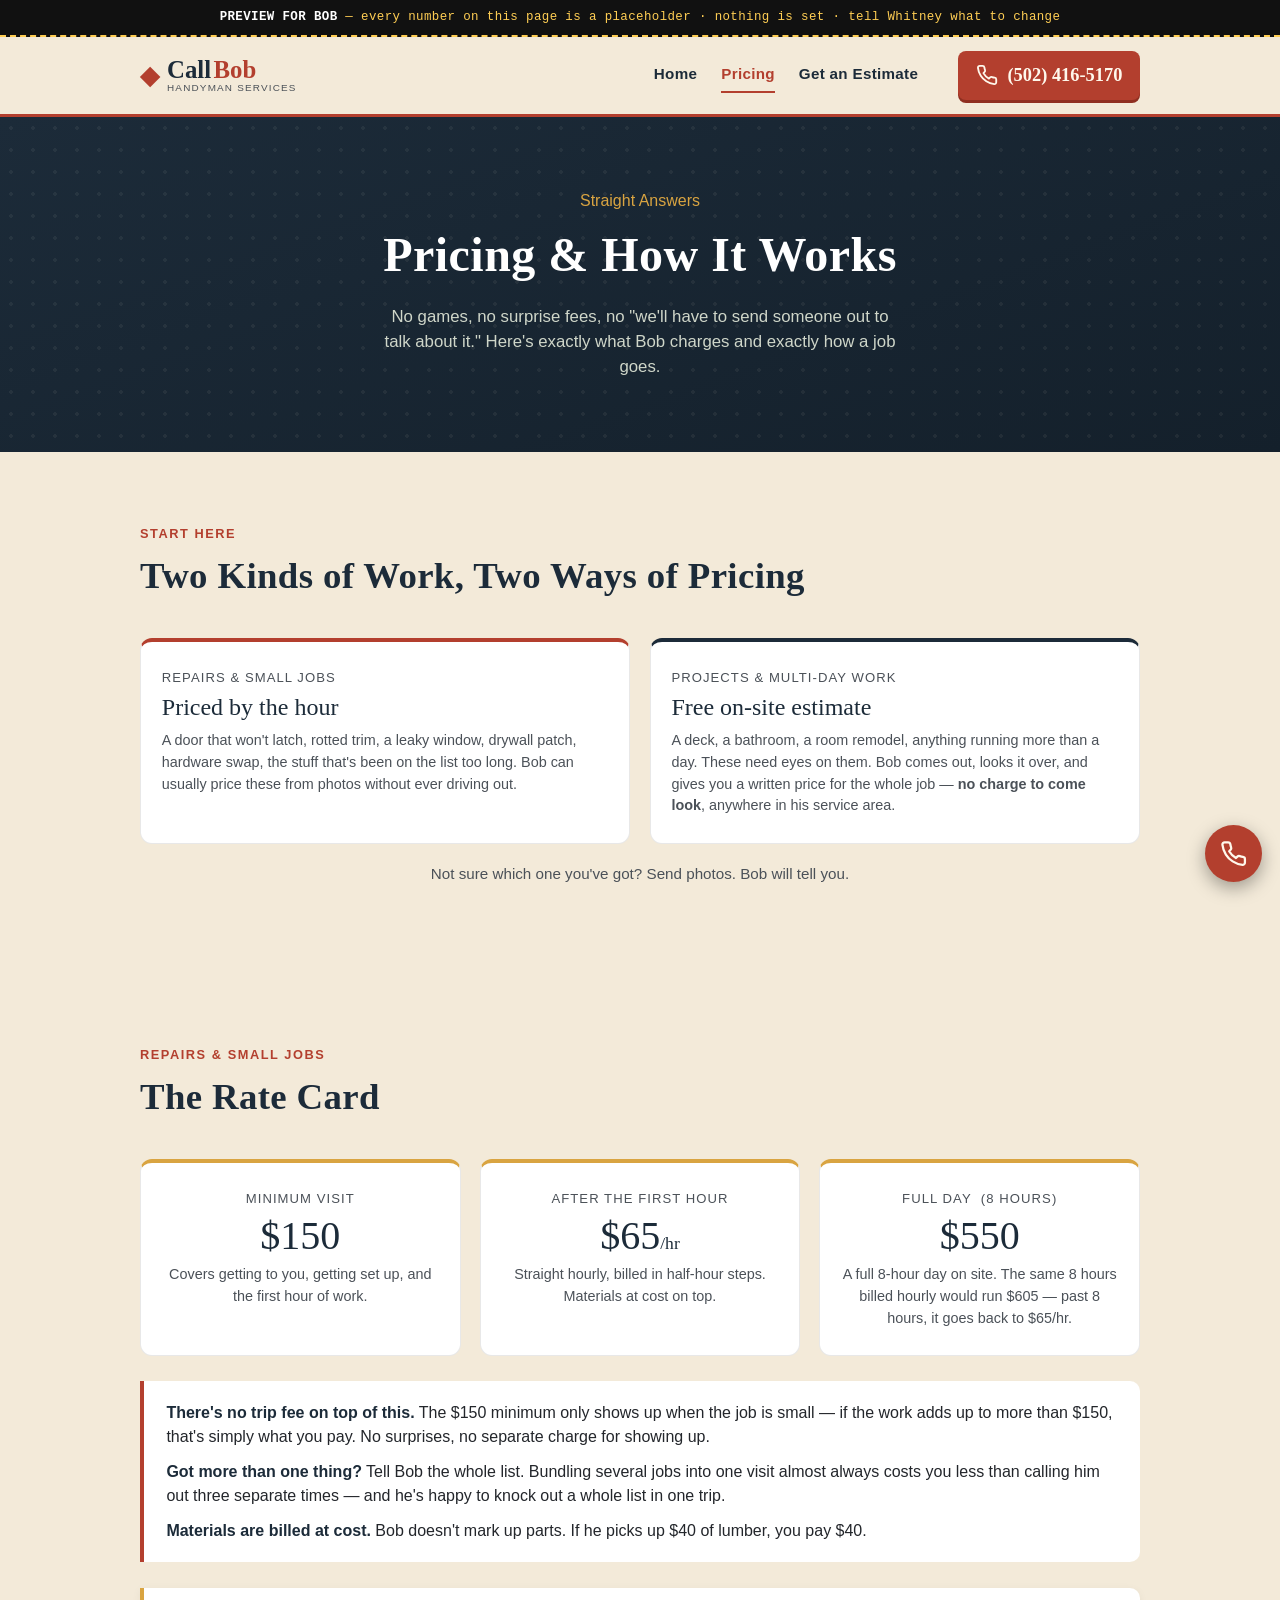
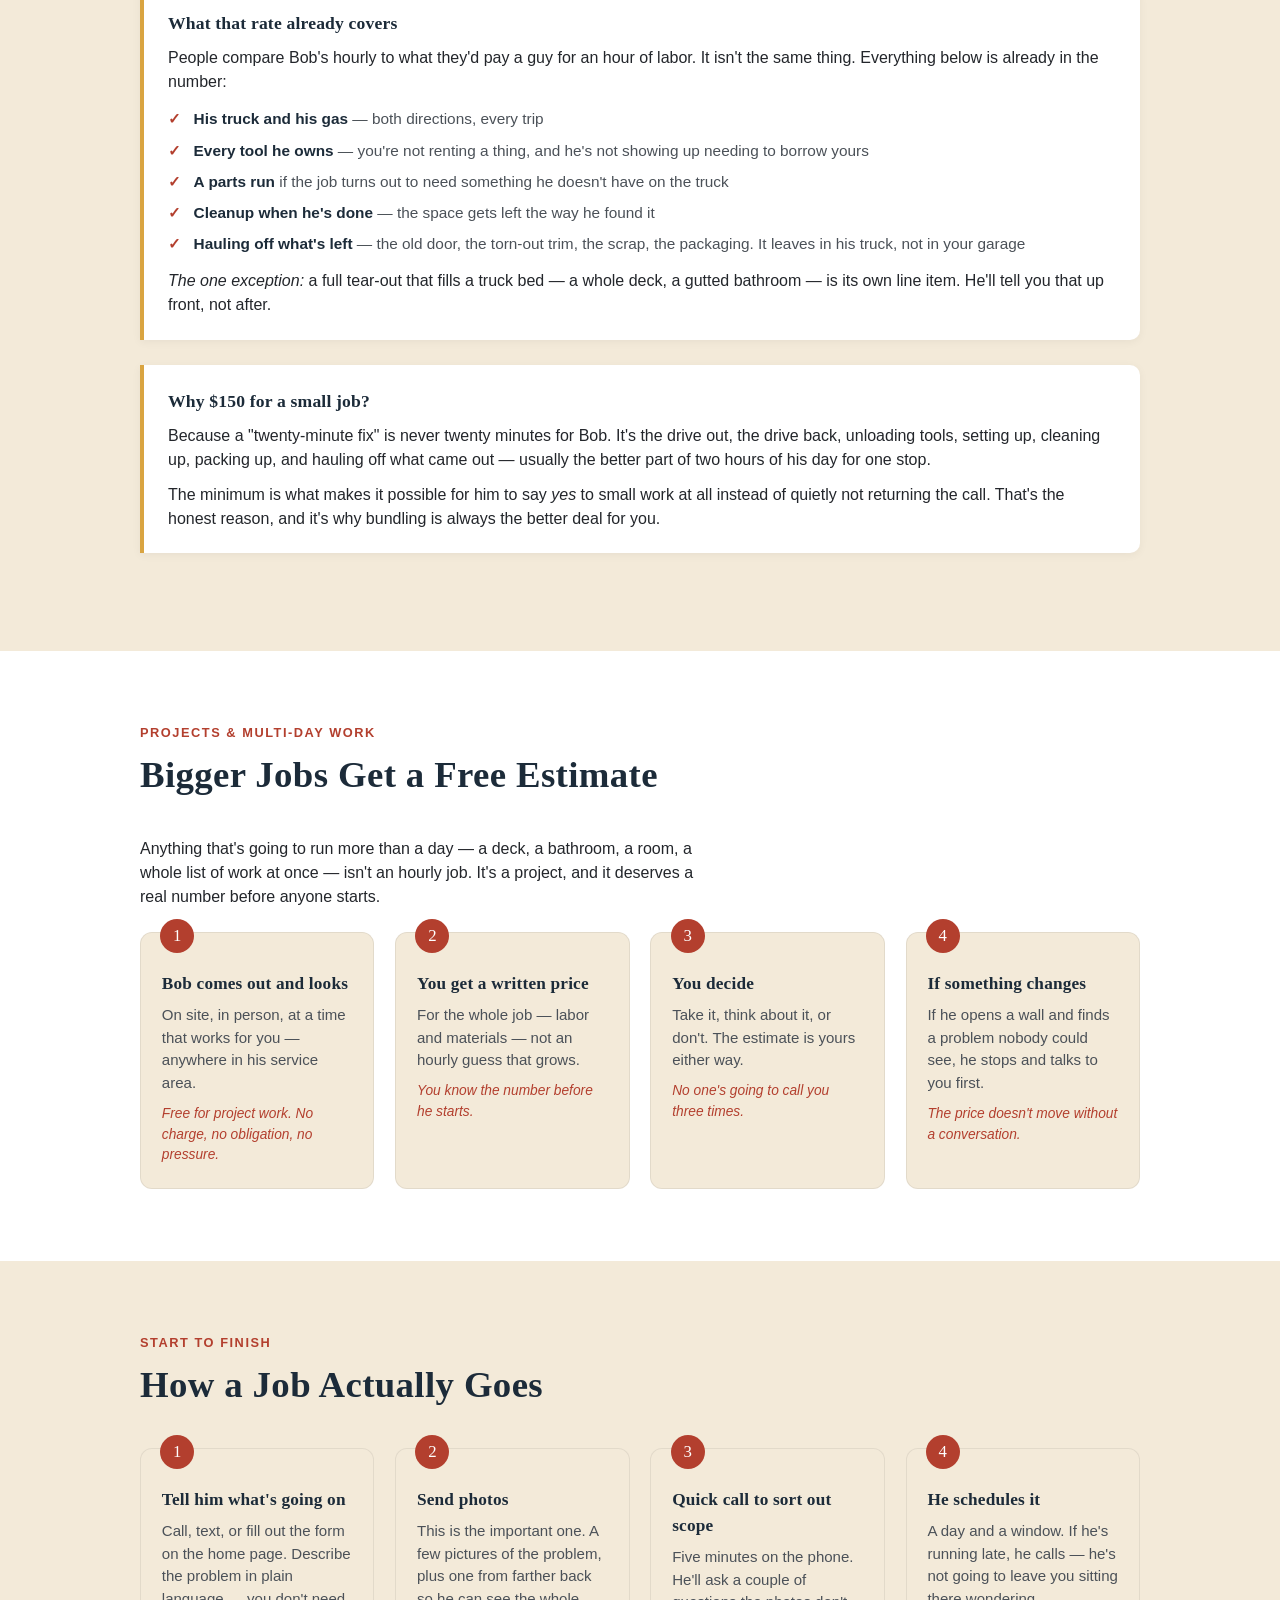
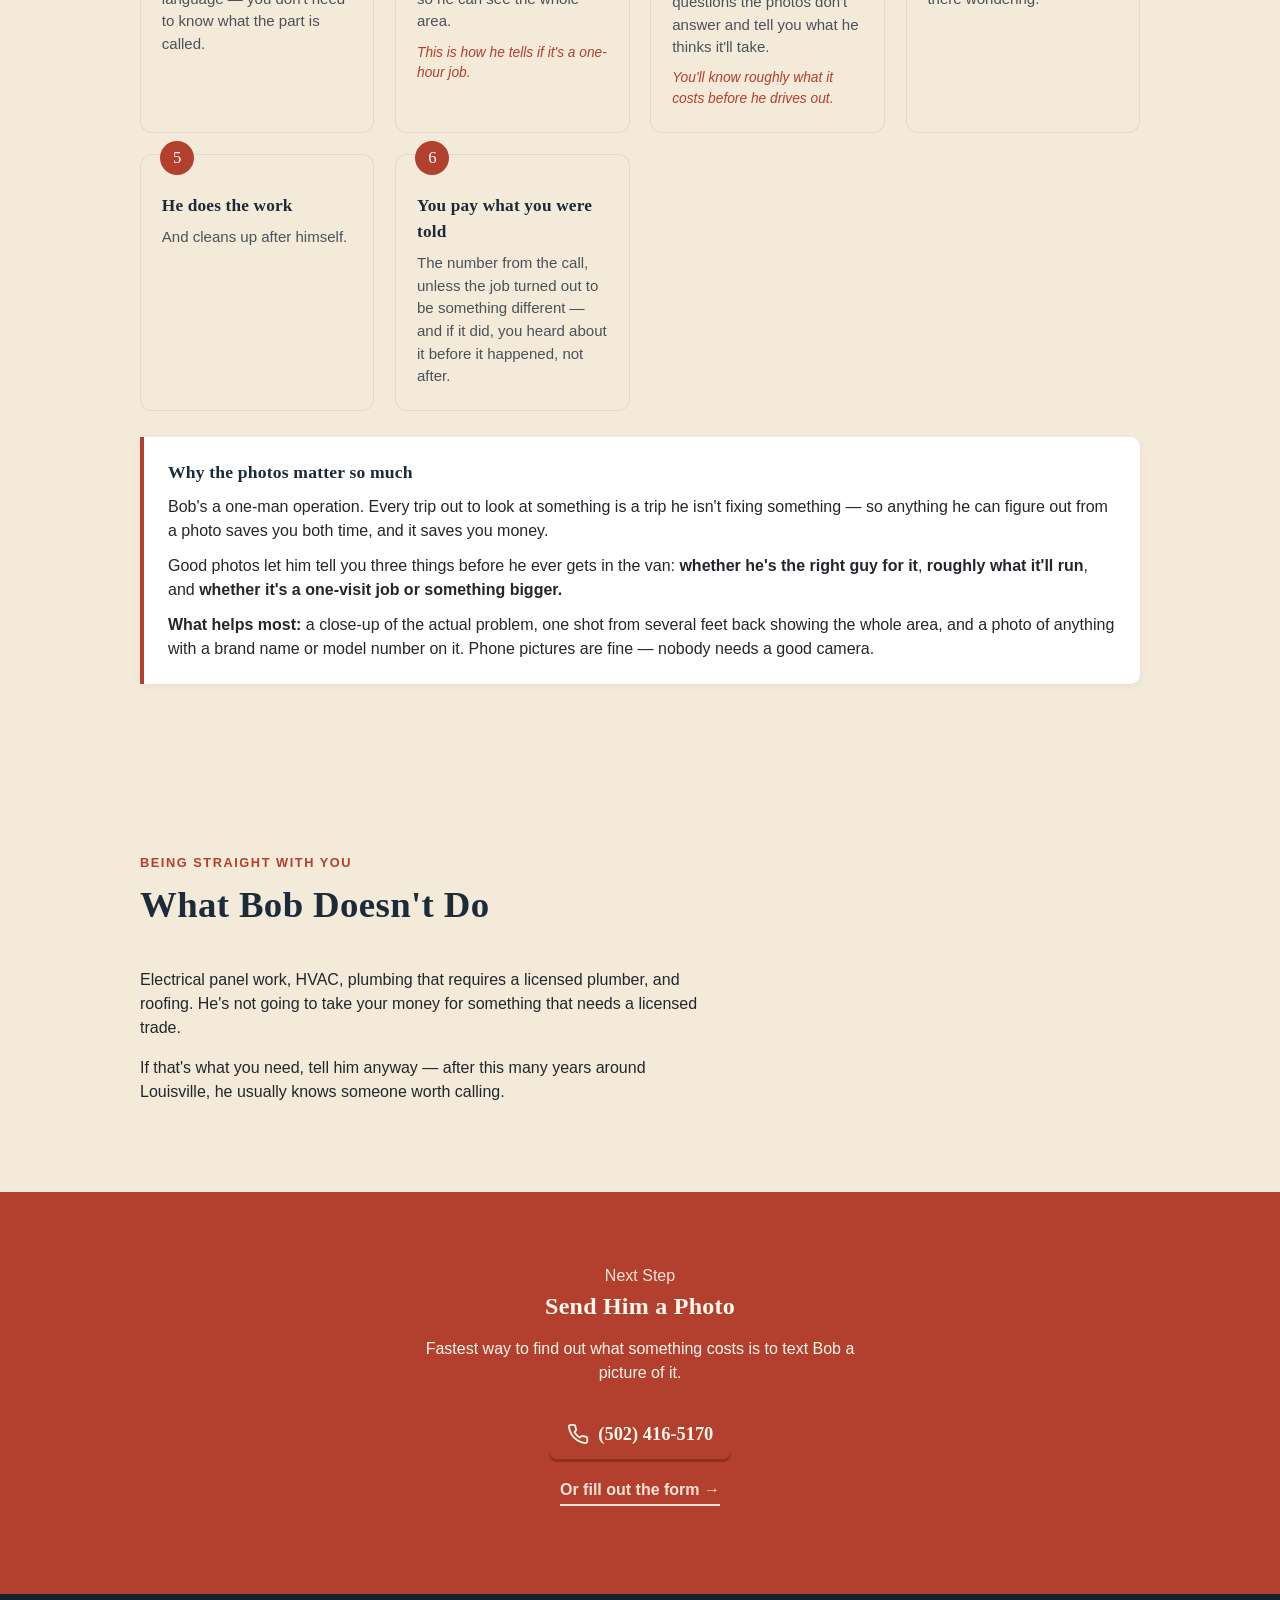
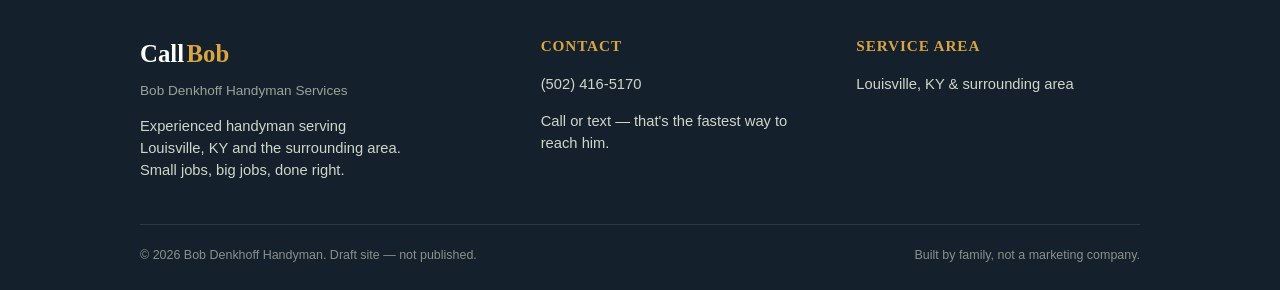
==== pricing.html @ 40a0b31c "Sync current site: form removed, draft markers cleaned, adds styles.css/pricing.html/photos" ====
<!DOCTYPE html>
<html lang="en">
<head>
<meta charset="utf-8">
<meta name="viewport" content="width=device-width, initial-scale=1">
<title>Pricing &amp; How It Works — Bob Denkhoff Handyman Services | Louisville, KY (DRAFT)</title>
<meta name="description" content="What Bob charges and how the process works. Small repairs price off a simple rate card. Bigger projects get a free on-site estimate.">
<link rel="stylesheet" href="styles.css">
</head>
<body>

<div class="draft-ribbon">
  <strong>PREVIEW FOR BOB</strong> — every number on this page is a placeholder · nothing is set · tell Whitney what to change
</div>

<!-- ============ HEADER ============ -->
<header class="site">
  <div class="site-header-inner">
    <div class="brand">
      <span class="mark">&#9670;</span>
      <span class="brand-text">
        <span class="brand-wordmark"><a href="index.html" style="text-decoration:none;color:inherit;"><span class="call">Call</span><span class="bob">Bob</span></a></span>
        <span class="brand-sub">Handyman Services</span>
      </span>
    </div>
    <nav class="site-nav">
      <a href="index.html">Home</a>
      <a href="pricing.html" aria-current="page">Pricing</a>
      <a href="index.html#estimate">Get an Estimate</a>
    </nav>
    <a class="call-cta" href="tel:5024165170">
      <svg viewBox="0 0 24 24" fill="none" stroke="currentColor" stroke-width="2" stroke-linecap="round" stroke-linejoin="round"><path d="M22 16.92v3a2 2 0 0 1-2.18 2 19.79 19.79 0 0 1-8.63-3.07 19.5 19.5 0 0 1-6-6 19.79 19.79 0 0 1-3.07-8.67A2 2 0 0 1 4.11 2h3a2 2 0 0 1 2 1.72c.127.96.362 1.903.7 2.81a2 2 0 0 1-.45 2.11L8.09 9.91a16 16 0 0 0 6 6l1.27-1.27a2 2 0 0 1 2.11-.45c.907.338 1.85.573 2.81.7A2 2 0 0 1 22 16.92z"/></svg>
      (502) 416-5170
    </a>
  </div>
</header>

<!-- ============ PAGE HERO ============ -->
<section class="page-hero">
  <div class="wrap">
    <span class="kicker">Straight Answers</span>
    <h1>Pricing &amp; How It Works</h1>
    <p>No games, no surprise fees, no "we'll have to send someone out to talk about it." Here's exactly what Bob charges and exactly how a job goes.</p>
  </div>
</section>

<!-- ============ THE TWO TRACKS ============ -->
<section>
  <div class="wrap">
    <div class="section-head">
      <div>
        <span class="kicker">Start Here</span>
        <h2>Two Kinds of Work, Two Ways of Pricing</h2>
      </div>
    </div>

    <div class="price-grid" style="margin-bottom:0.6rem;">
      <div class="price-tile" style="text-align:left; border-top-color: var(--rust);">
        <div class="price-label">Repairs &amp; Small Jobs</div>
        <div class="price-num" style="font-size:1.5rem; margin-bottom:0.7rem;">Priced by the hour</div>
        <p class="price-sub">A door that won't latch, rotted trim, a leaky window, drywall patch, hardware swap, the stuff that's been on the list too long. Bob can usually price these from photos without ever driving out.</p>
      </div>
      <div class="price-tile" style="text-align:left; border-top-color: var(--navy);">
        <div class="price-label">Projects &amp; Multi-Day Work</div>
        <div class="price-num" style="font-size:1.5rem; margin-bottom:0.7rem;">Free on-site estimate</div>
        <p class="price-sub">A deck, a bathroom, a room remodel, anything running more than a day. These need eyes on them. Bob comes out, looks it over, and gives you a written price for the whole job — <strong>no charge to come look</strong>, anywhere in his service area.</p>
      </div>
    </div>
    <p style="text-align:center; color:var(--ink-soft); font-size:0.95rem; margin-top:1.2rem;">Not sure which one you've got? Send photos. Bob will tell you.</p>
  </div>
</section>

<!-- ============ RATE CARD ============ -->
<section class="pricing-section" id="rates">
  <div class="wrap">
    <div class="section-head">
      <div>
        <span class="kicker">Repairs &amp; Small Jobs</span>
        <h2>The Rate Card</h2>
      </div>
    </div>

    <div class="price-grid">
      <div class="price-tile">
        <div class="price-label">Minimum Visit</div>
        <div class="price-num">$150</div>
        <p class="price-sub">Covers getting to you, getting set up, and the first hour of work.</p>
      </div>
      <div class="price-tile">
        <div class="price-label">After the First Hour</div>
        <div class="price-num">$65<span style="font-size:1.1rem;">/hr</span></div>
        <p class="price-sub">Straight hourly, billed in half-hour steps. Materials at cost on top.</p>
      </div>
      <div class="price-tile">
        <div class="price-label">Full Day &nbsp;(8 hours)</div>
        <div class="price-num">$550</div>
        <p class="price-sub">A full 8-hour day on site. The same 8 hours billed hourly would run $605 — past 8 hours, it goes back to $65/hr.</p>
      </div>
    </div>

    <div class="price-note">
      <p><strong>There's no trip fee on top of this.</strong> The $150 minimum only shows up when the job is small — if the work adds up to more than $150, that's simply what you pay. No surprises, no separate charge for showing up.</p>
      <p><strong>Got more than one thing?</strong> Tell Bob the whole list. Bundling several jobs into one visit almost always costs you less than calling him out three separate times — and he's happy to knock out a whole list in one trip.</p>
      <p><strong>Materials are billed at cost.</strong> Bob doesn't mark up parts. If he picks up $40 of lumber, you pay $40.</p>
    </div>

    <div class="callout">
      <h3>What that rate already covers</h3>
      <p>People compare Bob's hourly to what they'd pay a guy for an hour of labor. It isn't the same thing. Everything below is already in the number:</p>
      <ul class="rate-includes">
        <li><strong>His truck and his gas</strong> — both directions, every trip</li>
        <li><strong>Every tool he owns</strong> — you're not renting a thing, and he's not showing up needing to borrow yours</li>
        <li><strong>A parts run</strong> if the job turns out to need something he doesn't have on the truck</li>
        <li><strong>Cleanup when he's done</strong> — the space gets left the way he found it</li>
        <li><strong>Hauling off what's left</strong> — the old door, the torn-out trim, the scrap, the packaging. It leaves in his truck, not in your garage</li>
      </ul>
      <p style="margin-top:0.9rem;"><em>The one exception:</em> a full tear-out that fills a truck bed — a whole deck, a gutted bathroom — is its own line item. He'll tell you that up front, not after.</p>
    </div>

    <div class="callout">
      <h3>Why $150 for a small job?</h3>
      <p>Because a "twenty-minute fix" is never twenty minutes for Bob. It's the drive out, the drive back, unloading tools, setting up, cleaning up, packing up, and hauling off what came out — usually the better part of two hours of his day for one stop.</p>
      <p>The minimum is what makes it possible for him to say <em>yes</em> to small work at all instead of quietly not returning the call. That's the honest reason, and it's why bundling is always the better deal for you.</p>
    </div>
  </div>
</section>

<!-- ============ PROJECTS ============ -->
<section class="process-section" id="projects">
  <div class="wrap">
    <div class="section-head">
      <div>
        <span class="kicker">Projects &amp; Multi-Day Work</span>
        <h2>Bigger Jobs Get a Free Estimate</h2>
      </div>
    </div>

    <p style="max-width:64ch; margin-bottom:1.4rem;">Anything that's going to run more than a day — a deck, a bathroom, a room, a whole list of work at once — isn't an hourly job. It's a project, and it deserves a real number before anyone starts.</p>

    <div class="process-grid">
      <div class="process-step">
        <h3>Bob comes out and looks</h3>
        <p>On site, in person, at a time that works for you — anywhere in his service area.</p>
        <span class="why">Free for project work. No charge, no obligation, no pressure.</span>
      </div>
      <div class="process-step">
        <h3>You get a written price</h3>
        <p>For the whole job — labor and materials — not an hourly guess that grows.</p>
        <span class="why">You know the number before he starts.</span>
      </div>
      <div class="process-step">
        <h3>You decide</h3>
        <p>Take it, think about it, or don't. The estimate is yours either way.</p>
        <span class="why">No one's going to call you three times.</span>
      </div>
      <div class="process-step">
        <h3>If something changes</h3>
        <p>If he opens a wall and finds a problem nobody could see, he stops and talks to you first.</p>
        <span class="why">The price doesn't move without a conversation.</span>
      </div>
    </div>
  </div>
</section>

<!-- ============ HOW IT WORKS ============ -->
<section id="how">
  <div class="wrap">
    <div class="section-head">
      <div>
        <span class="kicker">Start to Finish</span>
        <h2>How a Job Actually Goes</h2>
      </div>
    </div>

    <div class="process-grid">
      <div class="process-step">
        <h3>Tell him what's going on</h3>
        <p>Call, text, or fill out the form on the home page. Describe the problem in plain language — you don't need to know what the part is called.</p>
      </div>
      <div class="process-step">
        <h3>Send photos</h3>
        <p>This is the important one. A few pictures of the problem, plus one from farther back so he can see the whole area.</p>
        <span class="why">This is how he tells if it's a one-hour job.</span>
      </div>
      <div class="process-step">
        <h3>Quick call to sort out scope</h3>
        <p>Five minutes on the phone. He'll ask a couple of questions the photos don't answer and tell you what he thinks it'll take.</p>
        <span class="why">You'll know roughly what it costs before he drives out.</span>
      </div>
      <div class="process-step">
        <h3>He schedules it</h3>
        <p>A day and a window. If he's running late, he calls — he's not going to leave you sitting there wondering.</p>
      </div>
      <div class="process-step">
        <h3>He does the work</h3>
        <p>And cleans up after himself.</p>
      </div>
      <div class="process-step">
        <h3>You pay what you were told</h3>
        <p>The number from the call, unless the job turned out to be something different — and if it did, you heard about it before it happened, not after.</p>
      </div>
    </div>

    <div class="callout" style="border-left-color: var(--rust);">
      <h3>Why the photos matter so much</h3>
      <p>Bob's a one-man operation. Every trip out to look at something is a trip he isn't fixing something — so anything he can figure out from a photo saves you both time, and it saves you money.</p>
      <p>Good photos let him tell you three things before he ever gets in the van: <strong>whether he's the right guy for it</strong>, <strong>roughly what it'll run</strong>, and <strong>whether it's a one-visit job or something bigger.</strong></p>
      <p><strong>What helps most:</strong> a close-up of the actual problem, one shot from several feet back showing the whole area, and a photo of anything with a brand name or model number on it. Phone pictures are fine — nobody needs a good camera.</p>
    </div>
  </div>
</section>

<!-- ============ WHAT HE DOESN'T DO ============ -->
<section class="pricing-section">
  <div class="wrap">
    <div class="section-head">
      <div>
        <span class="kicker">Being Straight With You</span>
        <h2>What Bob Doesn't Do</h2>
      </div>
    </div>
    <p style="max-width:64ch;">Electrical panel work, HVAC, plumbing that requires a licensed plumber, and roofing. He's not going to take your money for something that needs a licensed trade.</p>
    <p style="max-width:64ch; margin-top:0.8rem;">If that's what you need, tell him anyway — after this many years around Louisville, he usually knows someone worth calling.</p>
  </div>
</section>

<!-- ============ CTA ============ -->
<section class="estimate-section">
  <div class="wrap" style="text-align:center;">
    <span class="kicker" style="color:#ffe4d8;">Next Step</span>
    <h2 style="margin-bottom:0.8rem;">Send Him a Photo</h2>
    <p style="max-width:52ch; margin:0 auto 1.6rem;">Fastest way to find out what something costs is to text Bob a picture of it.</p>
    <a class="call-cta" href="tel:5024165170">
      <svg viewBox="0 0 24 24" fill="none" stroke="currentColor" stroke-width="2" stroke-linecap="round" stroke-linejoin="round"><path d="M22 16.92v3a2 2 0 0 1-2.18 2 19.79 19.79 0 0 1-8.63-3.07 19.5 19.5 0 0 1-6-6 19.79 19.79 0 0 1-3.07-8.67A2 2 0 0 1 4.11 2h3a2 2 0 0 1 2 1.72c.127.96.362 1.903.7 2.81a2 2 0 0 1-.45 2.11L8.09 9.91a16 16 0 0 0 6 6l1.27-1.27a2 2 0 0 1 2.11-.45c.907.338 1.85.573 2.81.7A2 2 0 0 1 22 16.92z"/></svg>
      (502) 416-5170
    </a>
    <p style="margin-top:1.2rem;"><a href="index.html#estimate" class="link-more" style="color:#ffe4d8; border-bottom-color:#ffe4d8;">Or fill out the form &rarr;</a></p>
  </div>
</section>

<!-- ============ FOOTER ============ -->
<footer class="site">
  <div class="wrap">
    <div class="footer-grid">
      <div>
        <div class="brand">
          <span class="brand-wordmark"><span class="call">Call</span><span class="bob">Bob</span></span>
        </div>
        <p class="footer-fullname">Bob Denkhoff Handyman Services</p>
        <p style="margin-top:0.8rem; max-width:32ch;">Experienced handyman serving Louisville, KY and the surrounding area. Small jobs, big jobs, done right.</p>
      </div>
      <div>
        <h4>Contact</h4>
        <p><a href="tel:5024165170">(502) 416-5170</a></p>
        <p style="margin-top:0.4rem;">Call or text — that's the fastest way to reach him.</p>
      </div>
      <div>
        <h4>Service Area</h4>
        <!-- ASSUMPTION: exact drive radius not yet confirmed with Bob -->
        <p>Louisville, KY &amp; surrounding area</p>
      </div>
    </div>
    <div class="foot-bottom">
      <span>&copy; 2026 Bob Denkhoff Handyman. Draft site — not published.</span>
      <span>Built by family, not a marketing company.</span>
    </div>
  </div>
</footer>

<a class="floating-call" href="tel:5024165170" aria-label="Call Bob now">
  <svg viewBox="0 0 24 24" fill="none" stroke="currentColor" stroke-width="2" stroke-linecap="round" stroke-linejoin="round"><path d="M22 16.92v3a2 2 0 0 1-2.18 2 19.79 19.79 0 0 1-8.63-3.07 19.5 19.5 0 0 1-6-6 19.79 19.79 0 0 1-3.07-8.67A2 2 0 0 1 4.11 2h3a2 2 0 0 1 2 1.72c.127.96.362 1.903.7 2.81a2 2 0 0 1-.45 2.11L8.09 9.91a16 16 0 0 0 6 6l1.27-1.27a2 2 0 0 1 2.11-.45c.907.338 1.85.573 2.81.7A2 2 0 0 1 22 16.92z"/></svg>
</a>

</body>
</html>
---- styles.css ----
:root {
    --cream: #f3ead9;
    --cream-deep: #e9ddc4;
    --navy: #1c2b39;
    --navy-deep: #14202b;
    --rust: #b33f2e;
    --rust-deep: #8f2f21;
    --gold: #d9a441;
    --gold-deep: #b9822a;
    --ink: #23262b;
    --ink-soft: #4b5158;
    --line: rgba(28,43,57,0.16);
    --paper-line: rgba(28,43,57,0.08);
  }

  * { box-sizing: border-box; }
  html { scroll-behavior: smooth; }
  body {
    margin: 0;
    background: var(--cream);
    color: var(--ink);
    font-family: "Trebuchet MS", "Segoe UI", Calibri, Verdana, sans-serif;
    line-height: 1.5;
    overflow-x: hidden;
  }
  h1, h2, h3, .display {
    font-family: Rockwell, "Roboto Slab", Georgia, "Times New Roman", serif;
    font-weight: 700;
    letter-spacing: 0.01em;
    margin: 0;
  }
  a { color: inherit; }
  img, svg { max-width: 100%; display: block; }
  .wrap {
    max-width: 1080px;
    margin: 0 auto;
    padding: 0 clamp(1.25rem, 4vw, 2.5rem);
  }
  .badge {
    display: inline-block;
    font-family: "Trebuchet MS", sans-serif;
    font-weight: bold;
    font-size: 0.72rem;
    letter-spacing: 0.08em;
    text-transform: uppercase;
    padding: 0.3rem 0.7rem;
    border-radius: 999px;
  }
  .badge--draft {
    background: repeating-linear-gradient(135deg, #fff3c4, #fff3c4 8px, #ffe38a 8px, #ffe38a 16px);
    color: #6b4c00;
    border: 1px solid #d9a441;
  }
  .badge--sample {
    background: #eee;
    color: #666;
    border: 1px dashed #999;
  }

  /* ---------- Internal draft ribbon (wrapper, not brand) ---------- */
  .draft-ribbon {
    background: #111;
    color: #ffce54;
    font-family: "Courier New", monospace;
    font-size: 0.78rem;
    text-align: center;
    padding: 0.5rem 1rem;
    letter-spacing: 0.03em;
    border-bottom: 2px dashed #ffce54;
  }
  .draft-ribbon strong { color: #fff; }

  /* ---------- Header ---------- */
  header.site {
    position: sticky;
    top: 0;
    z-index: 50;
    background: var(--cream);
    border-bottom: 3px solid var(--rust);
  }
  .site-header-inner {
    display: flex;
    align-items: center;
    justify-content: space-between;
    gap: 1rem;
    padding: 0.9rem clamp(1.25rem, 4vw, 2.5rem);
    max-width: 1080px;
    margin: 0 auto;
  }
  .brand {
    font-family: Rockwell, Georgia, serif;
    font-weight: 700;
    font-size: clamp(1.15rem, 2.4vw, 1.55rem);
    color: var(--navy);
    display: flex;
    align-items: center;
    gap: 0.5rem;
  }
  .brand span.mark { color: var(--rust); }
  .brand-text { display: flex; flex-direction: column; line-height: 1.05; }
  .brand-wordmark { font-family: Rockwell, Georgia, serif; font-weight: 700; }
  .brand-wordmark .call { color: var(--navy); }
  .brand-wordmark .bob { color: var(--rust); margin-left: 0.15rem; }
  .brand-sub {
    font-family: "Trebuchet MS", sans-serif;
    font-weight: 400;
    font-size: 0.62rem;
    letter-spacing: 0.12em;
    text-transform: uppercase;
    color: var(--ink-soft);
  }
  .brand .placeholder-inline {
    background: #fff3c4;
    border: 1px dashed var(--gold-deep);
    border-radius: 4px;
    padding: 0 0.35rem;
    font-size: 0.7em;
    color: #6b4c00;
    font-family: "Courier New", monospace;
    letter-spacing: 0;
  }
  .call-cta {
    display: inline-flex;
    align-items: center;
    gap: 0.6rem;
    background: var(--rust);
    color: #fff8ec;
    text-decoration: none;
    font-family: Rockwell, Georgia, serif;
    font-weight: 700;
    padding: 0.65rem 1.1rem;
    border-radius: 8px;
    font-size: clamp(0.95rem, 1.6vw, 1.15rem);
    box-shadow: 0 3px 0 var(--rust-deep);
    transition: transform 0.15s ease;
    white-space: nowrap;
  }
  .call-cta:hover { transform: translateY(-2px); }
  .call-cta svg { width: 1.2em; height: 1.2em; flex-shrink: 0; }

  /* ---------- Hero ---------- */
  .hero {
    position: relative;
    background:
      radial-gradient(circle, rgba(243,234,217,0.12) 1.6px, transparent 1.6px) 0 0/22px 22px,
      linear-gradient(160deg, var(--navy) 0%, var(--navy-deep) 100%);
    color: var(--cream);
    padding: clamp(3rem, 8vw, 5.5rem) 0 clamp(3.5rem, 9vw, 6rem);
    overflow: hidden;
  }
  .hero::after {
    content: "";
    position: absolute;
    right: -10%;
    bottom: -30%;
    width: 60%;
    aspect-ratio: 1;
    background: radial-gradient(circle, rgba(217,164,65,0.18), transparent 70%);
    pointer-events: none;
  }
  .hero-grid {
    position: relative;
    z-index: 1;
    display: grid;
    grid-template-columns: 1.15fr 0.85fr;
    gap: clamp(2rem, 5vw, 3.5rem);
    align-items: center;
  }
  @media (max-width: 860px) {
    .hero-grid { grid-template-columns: 1fr; }
  }
  .eyebrow {
    font-family: "Trebuchet MS", sans-serif;
    text-transform: uppercase;
    letter-spacing: 0.14em;
    font-size: 0.85rem;
    color: var(--gold);
    font-weight: bold;
  }
  .hero h1 {
    font-size: clamp(2.1rem, 5vw, 3.3rem);
    line-height: 1.08;
    margin: 0.5rem 0 1rem;
  }
  .hero h1 .placeholder-inline {
    background: rgba(255,255,255,0.12);
    border: 1px dashed var(--gold);
    border-radius: 6px;
    padding: 0 0.4rem;
    color: var(--gold);
    font-family: "Courier New", monospace;
    font-size: 0.55em;
    vertical-align: middle;
  }
  .hero-callbob { color: var(--gold); }
  .hero-byline {
    font-family: "Trebuchet MS", sans-serif;
    font-size: 0.95rem;
    color: #b9c0b0;
    margin: 0 0 1.1rem;
    letter-spacing: 0.02em;
  }
  .hero-byline .placeholder-inline {
    background: rgba(255,255,255,0.12);
    border: 1px dashed var(--gold);
    border-radius: 5px;
    padding: 0 0.4rem;
    color: var(--gold);
    font-family: "Courier New", monospace;
    font-size: 0.85em;
  }
  .hero p.sub {
    font-size: clamp(1.05rem, 1.6vw, 1.25rem);
    color: #d9ddd1;
    max-width: 46ch;
    margin-bottom: 1.8rem;
  }
  .hero-ctas { display: flex; flex-wrap: wrap; gap: 0.9rem; align-items: center; }
  .btn-gold {
    background: var(--gold);
    color: #2b1d00;
    font-family: Rockwell, Georgia, serif;
    font-weight: 700;
    text-decoration: none;
    padding: 0.95rem 1.5rem;
    border-radius: 10px;
    font-size: 1.15rem;
    box-shadow: 0 4px 0 var(--gold-deep);
    display: inline-flex;
    align-items: center;
    gap: 0.6rem;
  }
  .btn-gold:hover { transform: translateY(-2px); }
  .btn-gold svg { width: 1.3em; height: 1.3em; }
  .hero-phone-huge {
    font-family: Rockwell, Georgia, serif;
    font-size: clamp(1.6rem, 3vw, 2.1rem);
    color: #fff;
    text-decoration: none;
    letter-spacing: 0.01em;
  }
  .hero-phone-huge .placeholder-inline {
    background: rgba(255,255,255,0.12);
    border: 1px dashed var(--gold);
    border-radius: 6px;
    padding: 0.05rem 0.5rem;
    color: var(--gold);
    font-family: "Courier New", monospace;
  }
  .trust-inline {
    margin-top: 1.6rem;
    display: flex;
    flex-wrap: wrap;
    gap: 0.5rem 1.4rem;
    font-size: 0.92rem;
    color: #cfd6c8;
  }
  .trust-inline span { display: inline-flex; align-items: center; gap: 0.4rem; }
  .trust-inline svg { width: 1em; height: 1em; color: var(--gold); }

  .hero-photo-card {
    background: rgba(255,255,255,0.06);
    border: 2px dashed rgba(217,164,65,0.55);
    border-radius: 16px;
    padding: 2.2rem 1.2rem;
    text-align: center;
    color: #cfd6c8;
  }
  .hero-photo-card .icon-wrap {
    width: 4rem; height: 4rem; margin: 0 auto 1rem;
    border-radius: 50%;
    background: rgba(217,164,65,0.15);
    display: flex; align-items: center; justify-content: center;
  }
  .hero-photo-card .icon-wrap svg { width: 2rem; height: 2rem; color: var(--gold); }
  .hero-photo-card strong { display: block; color: #fff; margin-bottom: 0.3rem; font-family: Rockwell, Georgia, serif; }

  /* ---------- Trust strip ---------- */
  .trust-strip {
    background: var(--cream-deep);
    border-bottom: 1px solid var(--paper-line);
  }
  .trust-strip-inner {
    display: grid;
    grid-template-columns: repeat(4, 1fr);
    gap: 1.5rem;
    padding: 2.2rem 0;
  }
  @media (max-width: 760px) {
    .trust-strip-inner { grid-template-columns: repeat(2, 1fr); }
  }
  .trust-item { text-align: center; }
  .trust-item .icon-wrap {
    width: 3rem; height: 3rem; margin: 0 auto 0.6rem;
    border-radius: 50%;
    background: rgba(179,63,46,0.1);
    display: flex; align-items: center; justify-content: center;
  }
  .trust-item svg { width: 1.6rem; height: 1.6rem; color: var(--rust); }
  .trust-item .label {
    font-family: Rockwell, Georgia, serif;
    font-weight: 700;
    font-size: 0.98rem;
    color: var(--navy);
  }
  .trust-item .sub { font-size: 0.82rem; color: var(--ink-soft); }

  /* ---------- Values row (added 2026-07-28, per Whitney) ---------- */
  .values-grid {
    display: grid;
    grid-template-columns: repeat(4, 1fr);
    gap: 1.6rem;
    margin: 0 0 2.2rem;
  }
  @media (max-width: 760px) {
    .values-grid { grid-template-columns: repeat(2, 1fr); }
  }
  .values-note {
    max-width: 44rem;
    margin: 0 auto 2.9rem;
    text-align: center;
    font-size: 1.04rem;
    line-height: 1.65;
    color: var(--ink-soft);
    border-top: 1px solid var(--line);
    border-bottom: 1px solid var(--line);
    padding: 1.15rem 0;
  }
  .values-note strong { color: var(--navy); }
  .subhead {
    font-family: Rockwell, Georgia, serif;
    font-size: 1.18rem;
    color: var(--navy);
    text-align: center;
    margin: 0 0 1.3rem;
  }

  /* ---------- Section shell ---------- */
  section { padding: clamp(3rem, 7vw, 4.5rem) 0; }
  .section-head {
    display: flex;
    align-items: flex-end;
    justify-content: space-between;
    flex-wrap: wrap;
    gap: 0.8rem;
    margin-bottom: 2.2rem;
  }
  .section-head h2 {
    font-size: clamp(1.7rem, 3.5vw, 2.3rem);
    color: var(--navy);
  }
  .section-head .kicker {
    text-transform: uppercase;
    letter-spacing: 0.12em;
    font-size: 0.8rem;
    color: var(--rust);
    font-weight: bold;
    display: block;
    margin-bottom: 0.3rem;
  }

  /* ---------- Services ---------- */
  .services-grid {
    display: grid;
    grid-template-columns: repeat(auto-fit, minmax(220px, 1fr));
    gap: 1.3rem;
  }
  .service-card {
    background: #fffaf0;
    border: 1px solid var(--paper-line);
    border-top: 4px solid var(--rust);
    border-radius: 10px;
    padding: 1.6rem 1.4rem;
    box-shadow: 0 6px 18px rgba(28,43,57,0.06);
  }
  .service-card .icon-wrap {
    width: 3rem; height: 3rem; margin-bottom: 0.9rem;
    border-radius: 10px;
    background: rgba(28,43,57,0.06);
    display: flex; align-items: center; justify-content: center;
  }
  .service-card svg { width: 1.7rem; height: 1.7rem; color: var(--navy); }
  .service-card h3 { font-size: 1.15rem; color: var(--navy); margin-bottom: 0.4rem; }
  .service-card p { margin: 0; color: var(--ink-soft); font-size: 0.94rem; }

  /* ---------- Recent Work gallery ---------- */
  .gallery-section {
    background:
      radial-gradient(circle, rgba(243,234,217,0.06) 1.6px, transparent 1.6px) 0 0/22px 22px,
      linear-gradient(160deg, var(--navy) 0%, var(--navy-deep) 100%);
    color: var(--cream);
  }
  .gallery-section .section-head h2 { color: #fff; }
  .gallery-section .kicker { color: var(--gold); }
  .gallery-grid {
    display: grid;
    grid-template-columns: repeat(auto-fit, minmax(240px, 1fr));
    gap: 1.4rem;
  }
  .photo-frame {
    border: 2px dashed rgba(217,164,65,0.6);
    border-radius: 12px;
    aspect-ratio: 4 / 5;
    display: flex;
    flex-direction: column;
    align-items: center;
    justify-content: center;
    text-align: center;
    padding: 1.4rem;
    background: rgba(255,255,255,0.04);
    gap: 0.7rem;
  }
  .photo-frame .icon-wrap svg { width: 2.1rem; height: 2.1rem; color: var(--gold); }
  .photo-frame strong { font-family: Rockwell, Georgia, serif; color: #fff; font-size: 0.98rem; }
  .photo-frame span.note { font-size: 0.82rem; color: #b9c0b0; max-width: 26ch; }

  /* Real photo card — same footprint as .photo-frame, image fills it */
  .photo-card {
    position: relative;
    border-radius: 12px;
    aspect-ratio: 4 / 5;
    overflow: hidden;
    border: 2px solid rgba(217,164,65,0.6);
    background: #0d1a13;
  }
  .photo-card img {
    width: 100%; height: 100%;
    object-fit: cover;
    object-position: center center;
    display: block;
  }
  .photo-card figcaption {
    position: absolute; left: 0; right: 0; bottom: 0;
    padding: 1.1rem 1rem 0.8rem;
    background: linear-gradient(to top, rgba(0,0,0,0.82) 0%, rgba(0,0,0,0.55) 55%, transparent 100%);
    font-family: Rockwell, Georgia, serif;
    color: #fff;
    font-size: 0.98rem;
    line-height: 1.3;
  }
  .photo-card figcaption span {
    display: block;
    font-family: inherit;
    font-size: 0.8rem;
    color: var(--gold);
    letter-spacing: 0.04em;
    text-transform: uppercase;
    margin-top: 0.25rem;
  }

  /* ---------- Pricing ---------- */
  .pricing-section { background: var(--cream, #f7f2e7); }
  .price-grid {
    display: grid;
    grid-template-columns: repeat(auto-fit, minmax(220px, 1fr));
    gap: 1.2rem;
    margin-bottom: 1.6rem;
  }
  .price-tile {
    background: #fff;
    border: 1px solid rgba(0,0,0,0.09);
    border-top: 4px solid var(--gold);
    border-radius: 12px;
    padding: 1.6rem 1.3rem;
    text-align: center;
  }
  .price-tile .price-label {
    font-size: 0.82rem; letter-spacing: 0.08em; text-transform: uppercase;
    color: var(--ink-soft); margin-bottom: 0.5rem;
  }
  .price-tile .price-num {
    font-family: Rockwell, Georgia, serif;
    font-size: 2.5rem; line-height: 1; color: var(--navy); margin-bottom: 0.5rem;
  }
  .price-tile .price-sub { font-size: 0.9rem; color: var(--ink-soft); margin: 0; }
  .price-note {
    background: #fff; border-left: 4px solid var(--rust);
    border-radius: 0 10px 10px 0; padding: 1.2rem 1.4rem; margin-bottom: 1rem;
  }
  .price-note p { margin: 0 0 0.7rem; }
  .price-note p:last-child { margin-bottom: 0; }
  .price-note strong { color: var(--navy); }
  .price-excl {
    font-size: 0.92rem; color: var(--ink-soft);
    padding: 1rem 0 0; border-top: 1px solid rgba(0,0,0,0.1);
  }

  /* ---------- Why Bob ---------- */
  .about-grid {
    display: grid;
    grid-template-columns: 0.85fr 1.15fr;
    gap: clamp(2rem, 5vw, 3rem);
    align-items: center;
  }
  @media (max-width: 820px) { .about-grid { grid-template-columns: 1fr; } }
  .photo-placeholder {
    aspect-ratio: 1;
    border-radius: 16px;
    border: 2px dashed var(--rust);
    background: repeating-linear-gradient(135deg, #fff, #fff 10px, #f4e9d6 10px, #f4e9d6 20px);
    display: flex; flex-direction: column; align-items: center; justify-content: center;
    text-align: center; padding: 1.5rem; gap: 0.6rem;
  }
  .photo-placeholder .icon-wrap svg { width: 2.4rem; height: 2.4rem; color: var(--rust); }
  .photo-placeholder strong { font-family: Rockwell, Georgia, serif; color: var(--navy); }
  .photo-placeholder span { font-size: 0.85rem; color: var(--ink-soft); max-width: 22ch; }
  .about-copy h2 { color: var(--navy); margin-bottom: 1rem; }
  .about-copy p { color: var(--ink-soft); margin: 0 0 1rem; font-size: 1.02rem; }
  .about-list { list-style: none; margin: 1.4rem 0 0; padding: 0; display: grid; gap: 0.7rem; }
  .about-list li { display: flex; gap: 0.6rem; align-items: flex-start; font-size: 0.98rem; color: var(--ink); }
  .about-list svg { width: 1.2rem; height: 1.2rem; color: var(--rust); flex-shrink: 0; margin-top: 0.15rem; }

  /* ---------- Testimonials ---------- */
  .testimonials-section { background: var(--cream-deep); }
  .testimonial-grid {
    display: grid;
    grid-template-columns: repeat(auto-fit, minmax(260px, 1fr));
    gap: 1.4rem;
  }
  .t-card {
    position: relative;
    background: #fffaf0;
    border: 1px dashed #9a9a9a;
    border-radius: 10px;
    padding: 1.6rem 1.4rem 1.3rem;
    overflow: hidden;
  }
  .t-card::before {
    content: "SAMPLE";
    position: absolute;
    top: 0.8rem;
    right: -2.1rem;
    transform: rotate(35deg);
    background: #999;
    color: #fff;
    font-family: "Trebuchet MS", sans-serif;
    font-size: 0.62rem;
    font-weight: bold;
    letter-spacing: 0.1em;
    padding: 0.2rem 2.4rem;
  }
  .t-stars { color: var(--gold-deep); font-size: 1rem; letter-spacing: 0.1em; margin-bottom: 0.6rem; }
  .t-quote { color: #666; font-style: italic; font-size: 0.96rem; margin: 0 0 0.9rem; }
  .t-name { font-size: 0.85rem; color: #888; font-weight: bold; }
  .testimonials-note {
    margin-top: 1.6rem;
    text-align: center;
    color: var(--ink-soft);
    font-size: 0.9rem;
  }

  /* ---------- Estimate form (visual placeholder only) ---------- */
  .estimate-section { background: var(--rust); color: #fff8ec; position: relative; }
  .estimate-grid {
    display: grid;
    grid-template-columns: 1fr 1fr;
    gap: clamp(2rem, 5vw, 3rem);
    align-items: start;
  }
  @media (max-width: 820px) { .estimate-grid { grid-template-columns: 1fr; } }
  .estimate-copy h2 { color: #fff; }
  .estimate-copy p { color: #ffe4d8; max-width: 42ch; }
  .estimate-copy .call-cta { margin-top: 1rem; background: var(--navy); box-shadow: 0 3px 0 var(--navy-deep); }
  .form-card {
    background: #fff8ec;
    border-radius: 14px;
    padding: 1.6rem;
    color: var(--ink);
    box-shadow: 0 12px 30px rgba(0,0,0,0.2);
    position: relative;
  }
  .form-card .form-draft-tag {
    position: absolute;
    top: -0.7rem;
    left: 1.2rem;
  }
  .form-card label {
    display: block;
    font-size: 0.85rem;
    font-weight: bold;
    color: var(--navy);
    margin: 0.9rem 0 0.3rem;
  }
  .form-card label:first-of-type { margin-top: 0.4rem; }
  .form-card input, .form-card textarea {
    width: 100%;
    padding: 0.65rem 0.8rem;
    border: 1px solid #cbb98f;
    border-radius: 7px;
    background: #fdf6e8;
    font-family: inherit;
    font-size: 0.95rem;
    color: #999;
  }
  .form-card textarea { resize: none; height: 4.2rem; }
  .form-card .disabled-submit {
    margin-top: 1.2rem;
    width: 100%;
    padding: 0.8rem;
    background: #ccc;
    color: #666;
    border: none;
    border-radius: 8px;
    font-family: Rockwell, Georgia, serif;
    font-weight: 700;
    font-size: 1rem;
    cursor: not-allowed;
  }
  .form-note {
    font-size: 0.8rem;
    color: #8a7a55;
    margin-top: 0.7rem;
    text-align: center;
  }

  /* ---------- Footer ---------- */
  footer.site {
    background: var(--navy-deep);
    color: #cfd6c8;
    padding: 2.6rem 0 1.6rem;
  }
  .footer-grid {
    display: grid;
    grid-template-columns: 1.3fr 1fr 1fr;
    gap: 2rem;
    padding-bottom: 1.8rem;
    border-bottom: 1px solid rgba(255,255,255,0.1);
  }
  @media (max-width: 700px) { .footer-grid { grid-template-columns: 1fr; } }
  footer .brand { color: #fff; }
  footer .brand-wordmark .call { color: #fff; }
  footer .brand-wordmark .bob { color: var(--gold); }
  footer .brand-sub { color: #8a9186; }
  .footer-fullname {
    margin-top: 0.5rem;
    font-size: 0.85rem;
    color: #9aa39a;
  }
  footer h4 {
    font-family: Rockwell, Georgia, serif;
    color: var(--gold);
    font-size: 0.95rem;
    margin: 0 0 0.7rem;
    text-transform: uppercase;
    letter-spacing: 0.06em;
  }
  footer p, footer a { font-size: 0.92rem; color: #cfd6c8; text-decoration: none; }
  footer .foot-bottom {
    padding-top: 1.3rem;
    display: flex;
    justify-content: space-between;
    flex-wrap: wrap;
    gap: 0.6rem;
    font-size: 0.78rem;
    color: #8a9186;
  }
  .placeholder-inline-dark {
    background: rgba(217,164,65,0.15);
    border: 1px dashed var(--gold);
    border-radius: 5px;
    padding: 0 0.4rem;
    color: var(--gold);
    font-family: "Courier New", monospace;
  }

  /* ---------- Floating call button ---------- */
  .floating-call {
    position: fixed;
    right: 1.1rem;
    bottom: 1.1rem;
    z-index: 60;
    background: var(--rust);
    color: #fff8ec;
    border-radius: 999px;
    width: 3.6rem;
    height: 3.6rem;
    display: flex;
    align-items: center;
    justify-content: center;
    box-shadow: 0 6px 18px rgba(0,0,0,0.35);
    text-decoration: none;
    animation: pulse-ring 2.4s ease-out infinite;
  }
  .floating-call svg { width: 1.7rem; height: 1.7rem; }
  @keyframes pulse-ring {
    0% { box-shadow: 0 0 0 0 rgba(179,63,46,0.55), 0 6px 18px rgba(0,0,0,0.35); }
    70% { box-shadow: 0 0 0 14px rgba(179,63,46,0), 0 6px 18px rgba(0,0,0,0.35); }
    100% { box-shadow: 0 0 0 0 rgba(179,63,46,0), 0 6px 18px rgba(0,0,0,0.35); }
  }

  @media (max-width: 640px) {
    .floating-call { display: flex; }
    section { padding: 2.4rem 0; }
    /* Header stacks and centers on phones (fix 2026-07-28 — Whitney caught the
       number jammed right on a real device; there was no mobile header rule). */
    .site-header-inner {
      flex-direction: column;
      justify-content: center;
      gap: 0.7rem;
      padding: 0.8rem clamp(1rem, 4vw, 1.5rem);
    }
    .brand { justify-content: center; }
    .brand-text { align-items: center; text-align: center; }
    .call-cta {
      width: 100%;
      justify-content: center;
      font-size: 1.2rem;
      padding: 0.8rem 1rem;
    }
  }

  /* ---------- Site nav ---------- */
  .site-nav {
    display: flex;
    gap: 1.5rem;
    align-items: center;
    margin-left: auto;
    margin-right: 1.5rem;
  }
  .site-nav a {
    color: var(--navy);
    text-decoration: none;
    font-size: 0.95rem;
    font-weight: 600;
    letter-spacing: 0.02em;
    padding: 0.3rem 0;
    border-bottom: 2px solid transparent;
    transition: border-color 0.15s, color 0.15s;
  }
  .site-nav a:hover, .site-nav a[aria-current="page"] {
    border-bottom-color: var(--rust);
    color: var(--rust);
  }
  @media (max-width: 720px) {
    .site-nav { gap: 1rem; margin-right: 0.8rem; }
    .site-nav a { font-size: 0.86rem; }
  }

  /* ---------- Page hero (interior pages) ---------- */
  .page-hero {
    background:
      radial-gradient(circle, rgba(243,234,217,0.06) 1.6px, transparent 1.6px) 0 0/22px 22px,
      linear-gradient(160deg, var(--navy) 0%, var(--navy-deep) 100%);
    color: var(--cream);
    padding: clamp(3rem, 7vw, 4.5rem) 0;
    text-align: center;
  }
  .page-hero h1 { color: #fff; font-size: clamp(2rem, 5vw, 3rem); margin: 0.4rem 0 0.8rem; }
  .page-hero .kicker { color: var(--gold); }
  .page-hero p { max-width: 56ch; margin: 0 auto; color: #cfd6c9; font-size: 1.05rem; }

  /* ---------- Process / How it works ---------- */
  .process-section { background: #fff; }
  .process-grid {
    display: grid;
    grid-template-columns: repeat(auto-fit, minmax(210px, 1fr));
    gap: 1.3rem;
    counter-reset: step;
  }
  .process-step {
    position: relative;
    background: var(--cream, #f7f2e7);
    border-radius: 12px;
    padding: 2.4rem 1.3rem 1.4rem;
    border: 1px solid rgba(0,0,0,0.07);
  }
  .process-step::before {
    counter-increment: step;
    content: counter(step);
    position: absolute;
    top: -14px; left: 1.2rem;
    width: 34px; height: 34px;
    border-radius: 50%;
    background: var(--rust);
    color: #fff;
    font-family: Rockwell, Georgia, serif;
    font-size: 1.05rem;
    display: flex; align-items: center; justify-content: center;
  }
  .process-step h3 {
    font-family: Rockwell, Georgia, serif;
    font-size: 1.08rem; color: var(--navy);
    margin: 0 0 0.45rem;
  }
  .process-step p { margin: 0; font-size: 0.94rem; color: var(--ink-soft); }
  .process-step .why {
    display: block; margin-top: 0.6rem;
    font-size: 0.86rem; color: var(--rust); font-style: italic;
  }

  /* ---------- Callout ---------- */
  .callout {
    background: #fff;
    border-left: 4px solid var(--gold);
    border-radius: 0 10px 10px 0;
    padding: 1.4rem 1.5rem;
    margin: 1.6rem 0;
    box-shadow: 0 2px 10px rgba(0,0,0,0.05);
  }
  .callout h3 {
    font-family: Rockwell, Georgia, serif;
    font-size: 1.1rem; color: var(--navy); margin: 0 0 0.6rem;
  }
  .callout p { margin: 0 0 0.7rem; }
  .callout p:last-child { margin-bottom: 0; }

  /* ---------- Photo upload field ---------- */
  .photo-drop {
    border: 2px dashed rgba(0,0,0,0.22);
    border-radius: 10px;
    padding: 1.3rem 1rem;
    text-align: center;
    background: rgba(0,0,0,0.02);
    margin-bottom: 0.4rem;
  }
  .photo-drop .icon-wrap svg { width: 1.9rem; height: 1.9rem; color: var(--rust); }
  .photo-drop strong { display: block; font-size: 0.95rem; color: var(--navy); margin: 0.4rem 0 0.25rem; }
  .photo-drop span { font-size: 0.84rem; color: var(--ink-soft); }

  /* ---------- Inline link button ---------- */
  .link-more {
    display: inline-flex; align-items: center; gap: 0.4rem;
    color: var(--rust); font-weight: 700; text-decoration: none;
    border-bottom: 2px solid var(--gold); padding-bottom: 2px;
  }
  .link-more:hover { color: var(--navy); }

  /* select + file input match the existing form inputs */
  .form-card select, .form-card input[type="file"] {
    width: 100%;
    padding: 0.7rem 0.8rem;
    border: 1px solid rgba(0,0,0,0.18);
    border-radius: 8px;
    font: inherit;
    font-size: 0.95rem;
    background: #fff;
    margin-bottom: 0.9rem;
    color: var(--ink-soft);
  }
  .form-card select:disabled, .form-card input[type="file"]:disabled { background: #f4f2ed; cursor: not-allowed; }

  /* rate-includes list inside callouts */
  .rate-includes {
    list-style: none;
    margin: 0.9rem 0 0;
    padding: 0;
    display: grid;
    gap: 0.55rem;
  }
  .rate-includes li {
    position: relative;
    padding-left: 1.6rem;
    font-size: 0.96rem;
    color: var(--ink-soft);
    line-height: 1.45;
  }
  .rate-includes li::before {
    content: "\2713";
    position: absolute; left: 0; top: 0;
    color: var(--rust);
    font-weight: 700;
  }
  .rate-includes strong { color: var(--navy); }
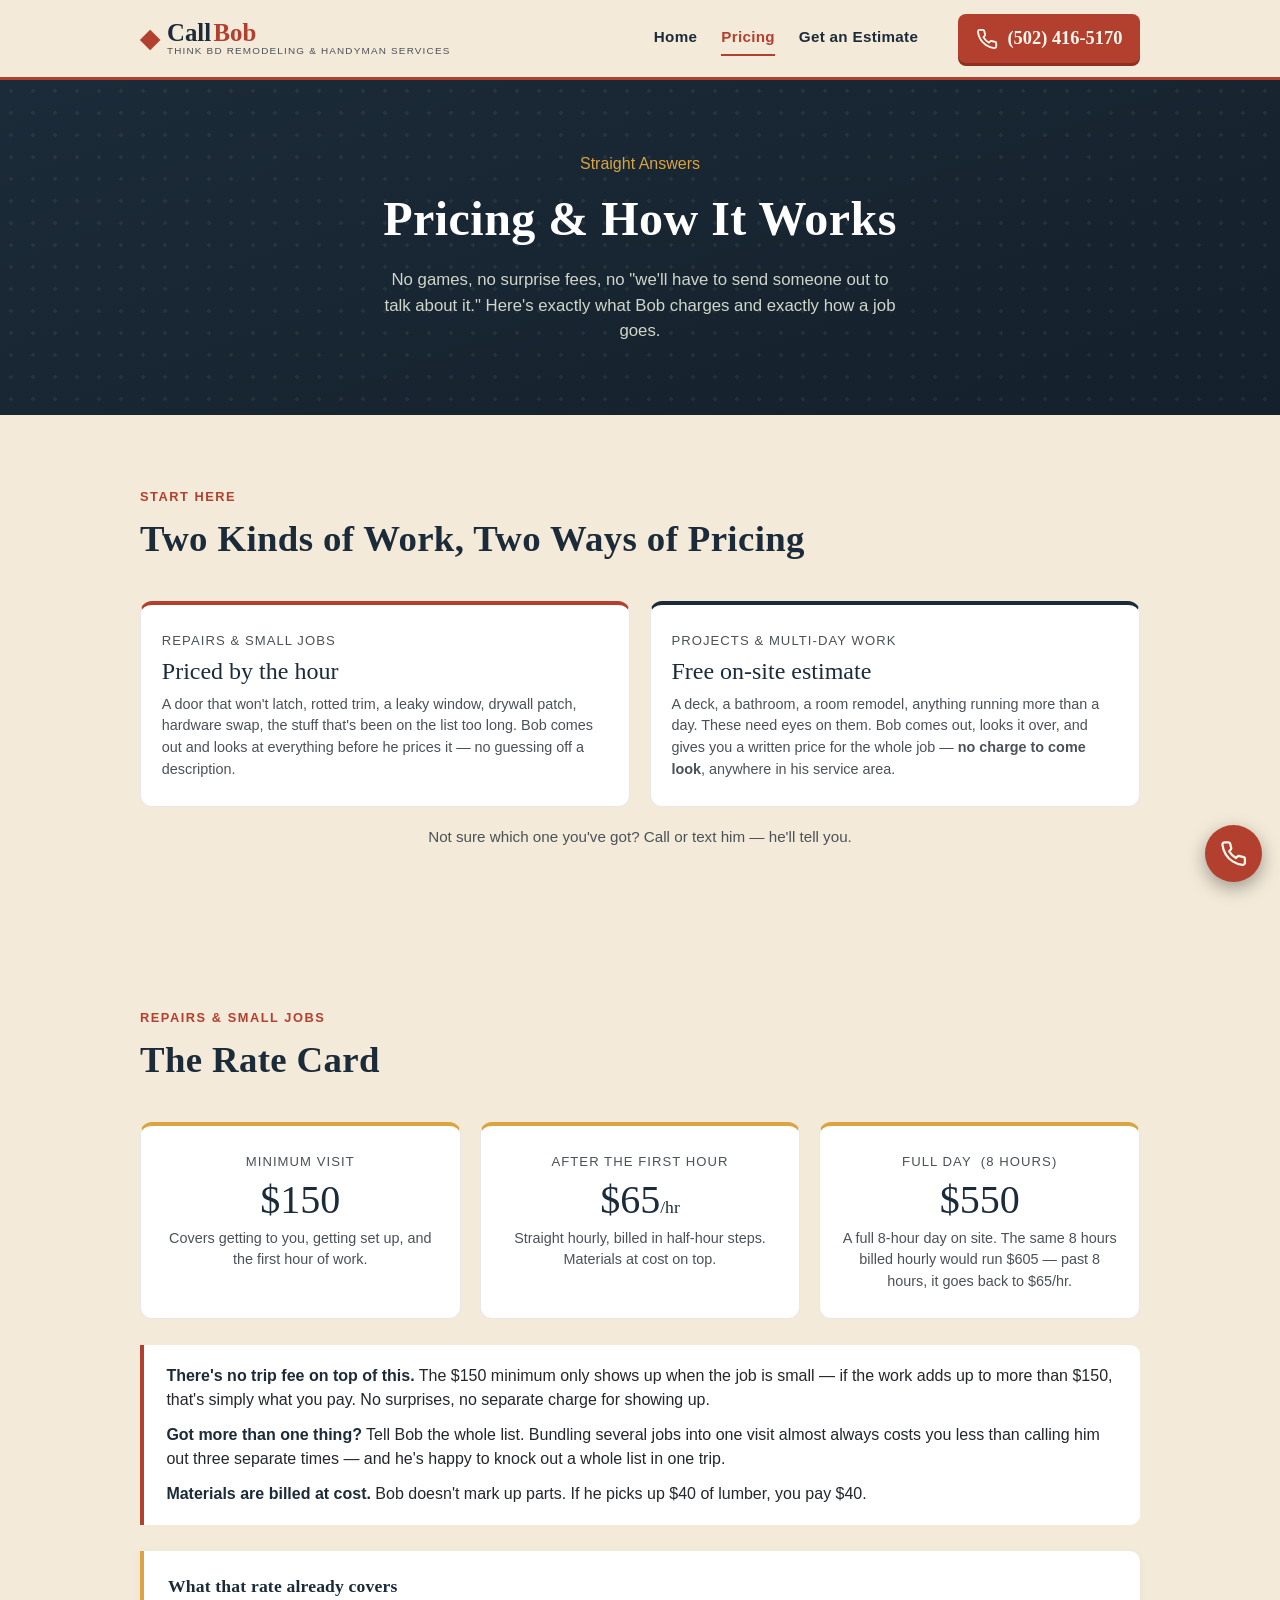
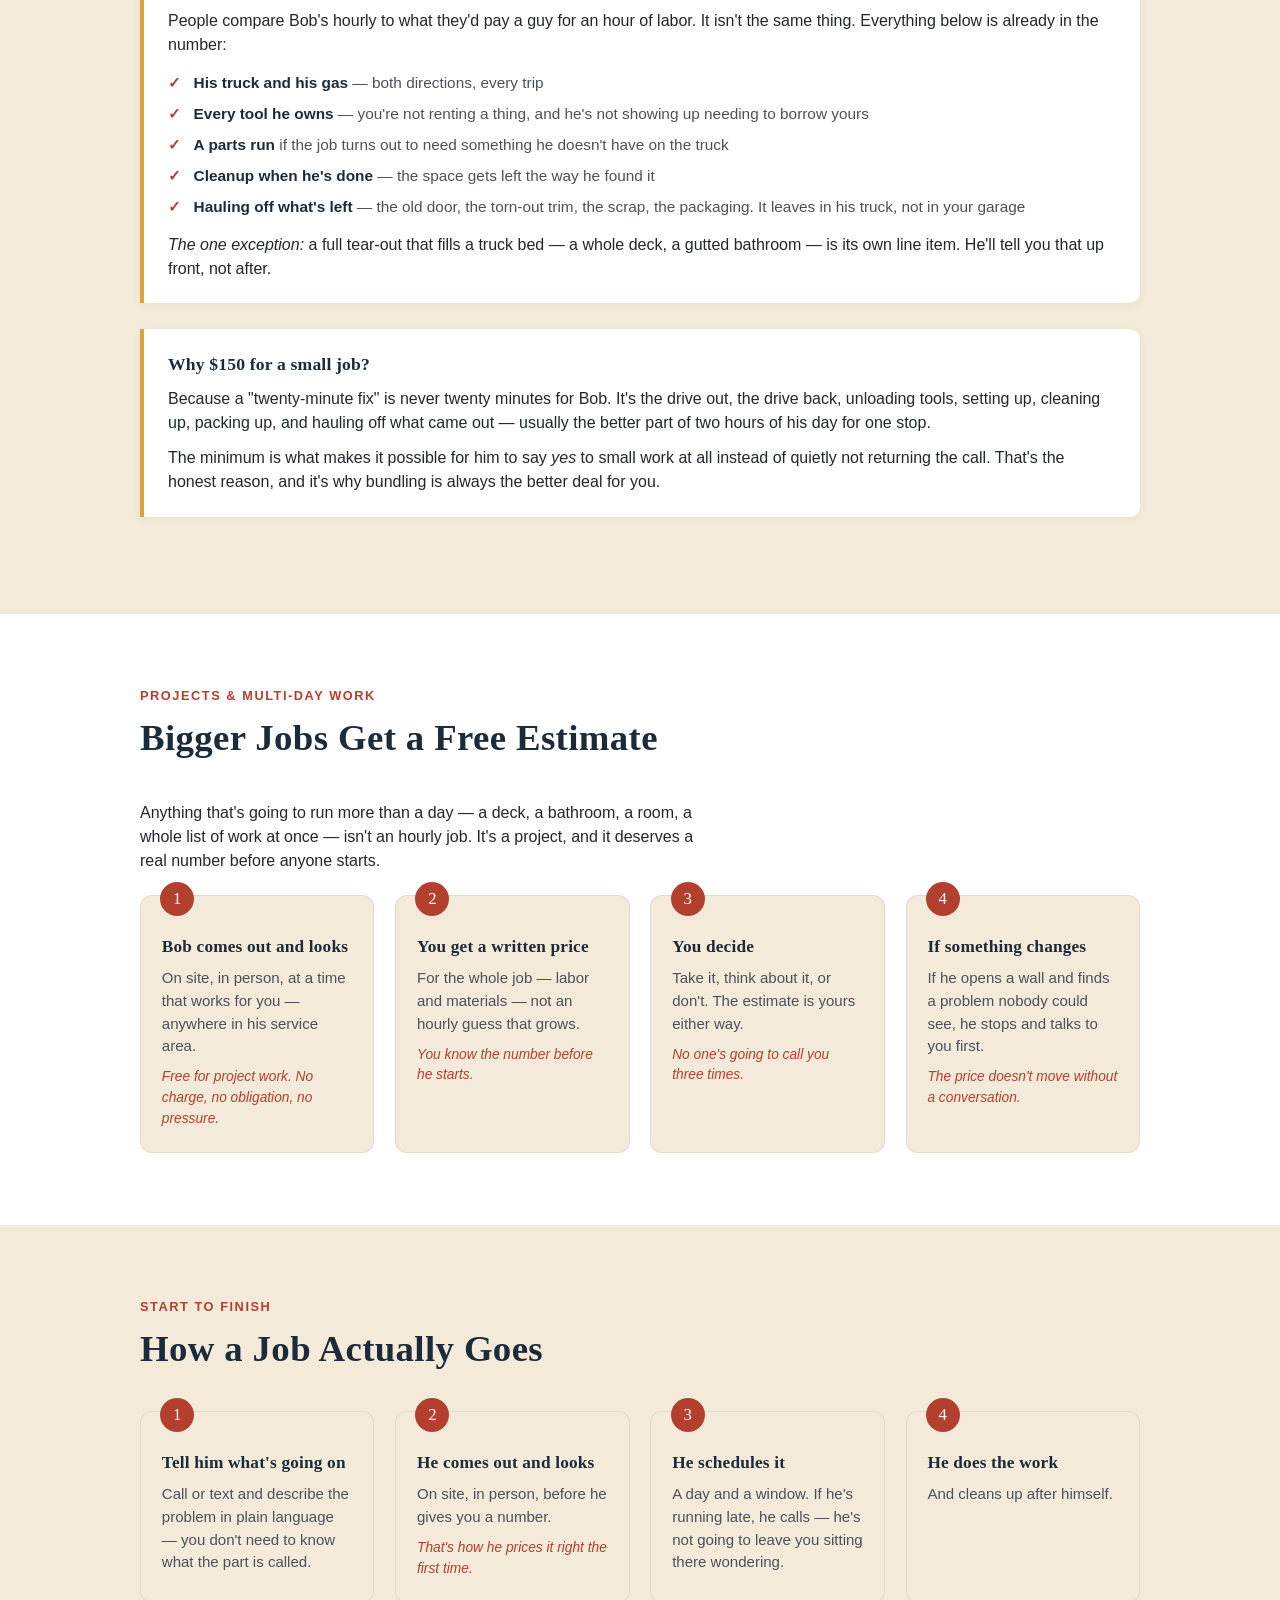
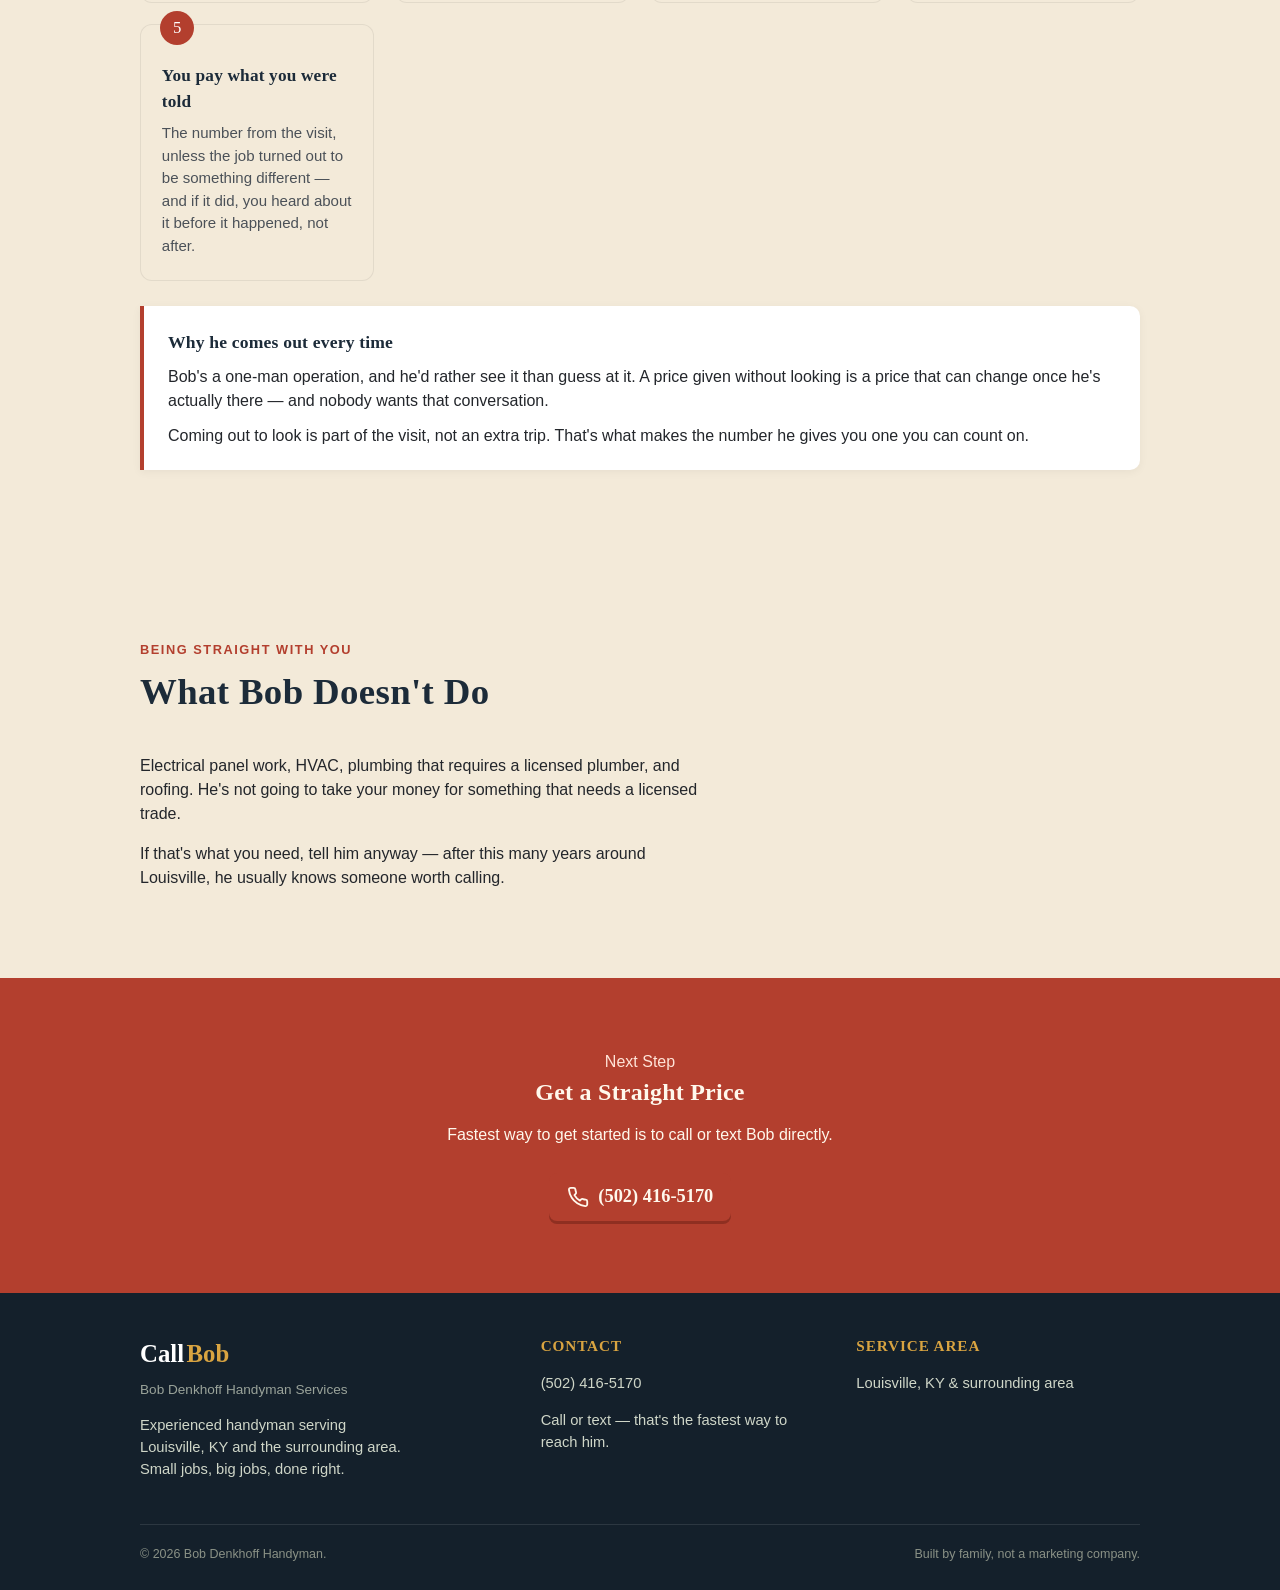
==== commit 285721c0: "Remove photo-based quoting claims — Bob confirmed he always goes out in person, never prices from ph" ====
--- a/pricing.html
+++ b/pricing.html
@@ -3,15 +3,11 @@
 <head>
 <meta charset="utf-8">
 <meta name="viewport" content="width=device-width, initial-scale=1">
-<title>Pricing &amp; How It Works — Bob Denkhoff Handyman Services | Louisville, KY (DRAFT)</title>
+<title>Pricing &amp; How It Works — Bob Denkhoff Handyman Services | Louisville, KY</title>
 <meta name="description" content="What Bob charges and how the process works. Small repairs price off a simple rate card. Bigger projects get a free on-site estimate.">
 <link rel="stylesheet" href="styles.css">
 </head>
 <body>
-
-<div class="draft-ribbon">
-  <strong>PREVIEW FOR BOB</strong> — every number on this page is a placeholder · nothing is set · tell Whitney what to change
-</div>
 
 <!-- ============ HEADER ============ -->
 <header class="site">
@@ -20,7 +16,7 @@
       <span class="mark">&#9670;</span>
       <span class="brand-text">
         <span class="brand-wordmark"><a href="index.html" style="text-decoration:none;color:inherit;"><span class="call">Call</span><span class="bob">Bob</span></a></span>
-        <span class="brand-sub">Handyman Services</span>
+        <span class="brand-sub">Think BD Remodeling &amp; Handyman Services</span>
       </span>
     </div>
     <nav class="site-nav">
@@ -58,7 +54,7 @@
       <div class="price-tile" style="text-align:left; border-top-color: var(--rust);">
         <div class="price-label">Repairs &amp; Small Jobs</div>
         <div class="price-num" style="font-size:1.5rem; margin-bottom:0.7rem;">Priced by the hour</div>
-        <p class="price-sub">A door that won't latch, rotted trim, a leaky window, drywall patch, hardware swap, the stuff that's been on the list too long. Bob can usually price these from photos without ever driving out.</p>
+        <p class="price-sub">A door that won't latch, rotted trim, a leaky window, drywall patch, hardware swap, the stuff that's been on the list too long. Bob comes out and looks at everything before he prices it — no guessing off a description.</p>
       </div>
       <div class="price-tile" style="text-align:left; border-top-color: var(--navy);">
         <div class="price-label">Projects &amp; Multi-Day Work</div>
@@ -66,7 +62,7 @@
         <p class="price-sub">A deck, a bathroom, a room remodel, anything running more than a day. These need eyes on them. Bob comes out, looks it over, and gives you a written price for the whole job — <strong>no charge to come look</strong>, anywhere in his service area.</p>
       </div>
     </div>
-    <p style="text-align:center; color:var(--ink-soft); font-size:0.95rem; margin-top:1.2rem;">Not sure which one you've got? Send photos. Bob will tell you.</p>
+    <p style="text-align:center; color:var(--ink-soft); font-size:0.95rem; margin-top:1.2rem;">Not sure which one you've got? Call or text him — he'll tell you.</p>
   </div>
 </section>
 
@@ -175,17 +171,12 @@
     <div class="process-grid">
       <div class="process-step">
         <h3>Tell him what's going on</h3>
-        <p>Call, text, or fill out the form on the home page. Describe the problem in plain language — you don't need to know what the part is called.</p>
-      </div>
-      <div class="process-step">
-        <h3>Send photos</h3>
-        <p>This is the important one. A few pictures of the problem, plus one from farther back so he can see the whole area.</p>
-        <span class="why">This is how he tells if it's a one-hour job.</span>
-      </div>
-      <div class="process-step">
-        <h3>Quick call to sort out scope</h3>
-        <p>Five minutes on the phone. He'll ask a couple of questions the photos don't answer and tell you what he thinks it'll take.</p>
-        <span class="why">You'll know roughly what it costs before he drives out.</span>
+        <p>Call or text and describe the problem in plain language — you don't need to know what the part is called.</p>
+      </div>
+      <div class="process-step">
+        <h3>He comes out and looks</h3>
+        <p>On site, in person, before he gives you a number.</p>
+        <span class="why">That's how he prices it right the first time.</span>
       </div>
       <div class="process-step">
         <h3>He schedules it</h3>
@@ -197,15 +188,14 @@
       </div>
       <div class="process-step">
         <h3>You pay what you were told</h3>
-        <p>The number from the call, unless the job turned out to be something different — and if it did, you heard about it before it happened, not after.</p>
+        <p>The number from the visit, unless the job turned out to be something different — and if it did, you heard about it before it happened, not after.</p>
       </div>
     </div>
 
     <div class="callout" style="border-left-color: var(--rust);">
-      <h3>Why the photos matter so much</h3>
-      <p>Bob's a one-man operation. Every trip out to look at something is a trip he isn't fixing something — so anything he can figure out from a photo saves you both time, and it saves you money.</p>
-      <p>Good photos let him tell you three things before he ever gets in the van: <strong>whether he's the right guy for it</strong>, <strong>roughly what it'll run</strong>, and <strong>whether it's a one-visit job or something bigger.</strong></p>
-      <p><strong>What helps most:</strong> a close-up of the actual problem, one shot from several feet back showing the whole area, and a photo of anything with a brand name or model number on it. Phone pictures are fine — nobody needs a good camera.</p>
+      <h3>Why he comes out every time</h3>
+      <p>Bob's a one-man operation, and he'd rather see it than guess at it. A price given without looking is a price that can change once he's actually there — and nobody wants that conversation.</p>
+      <p>Coming out to look is part of the visit, not an extra trip. That's what makes the number he gives you one you can count on.</p>
     </div>
   </div>
 </section>
@@ -228,13 +218,12 @@
 <section class="estimate-section">
   <div class="wrap" style="text-align:center;">
     <span class="kicker" style="color:#ffe4d8;">Next Step</span>
-    <h2 style="margin-bottom:0.8rem;">Send Him a Photo</h2>
-    <p style="max-width:52ch; margin:0 auto 1.6rem;">Fastest way to find out what something costs is to text Bob a picture of it.</p>
+    <h2 style="margin-bottom:0.8rem;">Get a Straight Price</h2>
+    <p style="max-width:52ch; margin:0 auto 1.6rem;">Fastest way to get started is to call or text Bob directly.</p>
     <a class="call-cta" href="tel:5024165170">
       <svg viewBox="0 0 24 24" fill="none" stroke="currentColor" stroke-width="2" stroke-linecap="round" stroke-linejoin="round"><path d="M22 16.92v3a2 2 0 0 1-2.18 2 19.79 19.79 0 0 1-8.63-3.07 19.5 19.5 0 0 1-6-6 19.79 19.79 0 0 1-3.07-8.67A2 2 0 0 1 4.11 2h3a2 2 0 0 1 2 1.72c.127.96.362 1.903.7 2.81a2 2 0 0 1-.45 2.11L8.09 9.91a16 16 0 0 0 6 6l1.27-1.27a2 2 0 0 1 2.11-.45c.907.338 1.85.573 2.81.7A2 2 0 0 1 22 16.92z"/></svg>
       (502) 416-5170
     </a>
-    <p style="margin-top:1.2rem;"><a href="index.html#estimate" class="link-more" style="color:#ffe4d8; border-bottom-color:#ffe4d8;">Or fill out the form &rarr;</a></p>
   </div>
 </section>
 
@@ -261,7 +250,7 @@
       </div>
     </div>
     <div class="foot-bottom">
-      <span>&copy; 2026 Bob Denkhoff Handyman. Draft site — not published.</span>
+      <span>&copy; 2026 Bob Denkhoff Handyman.</span>
       <span>Built by family, not a marketing company.</span>
     </div>
   </div>
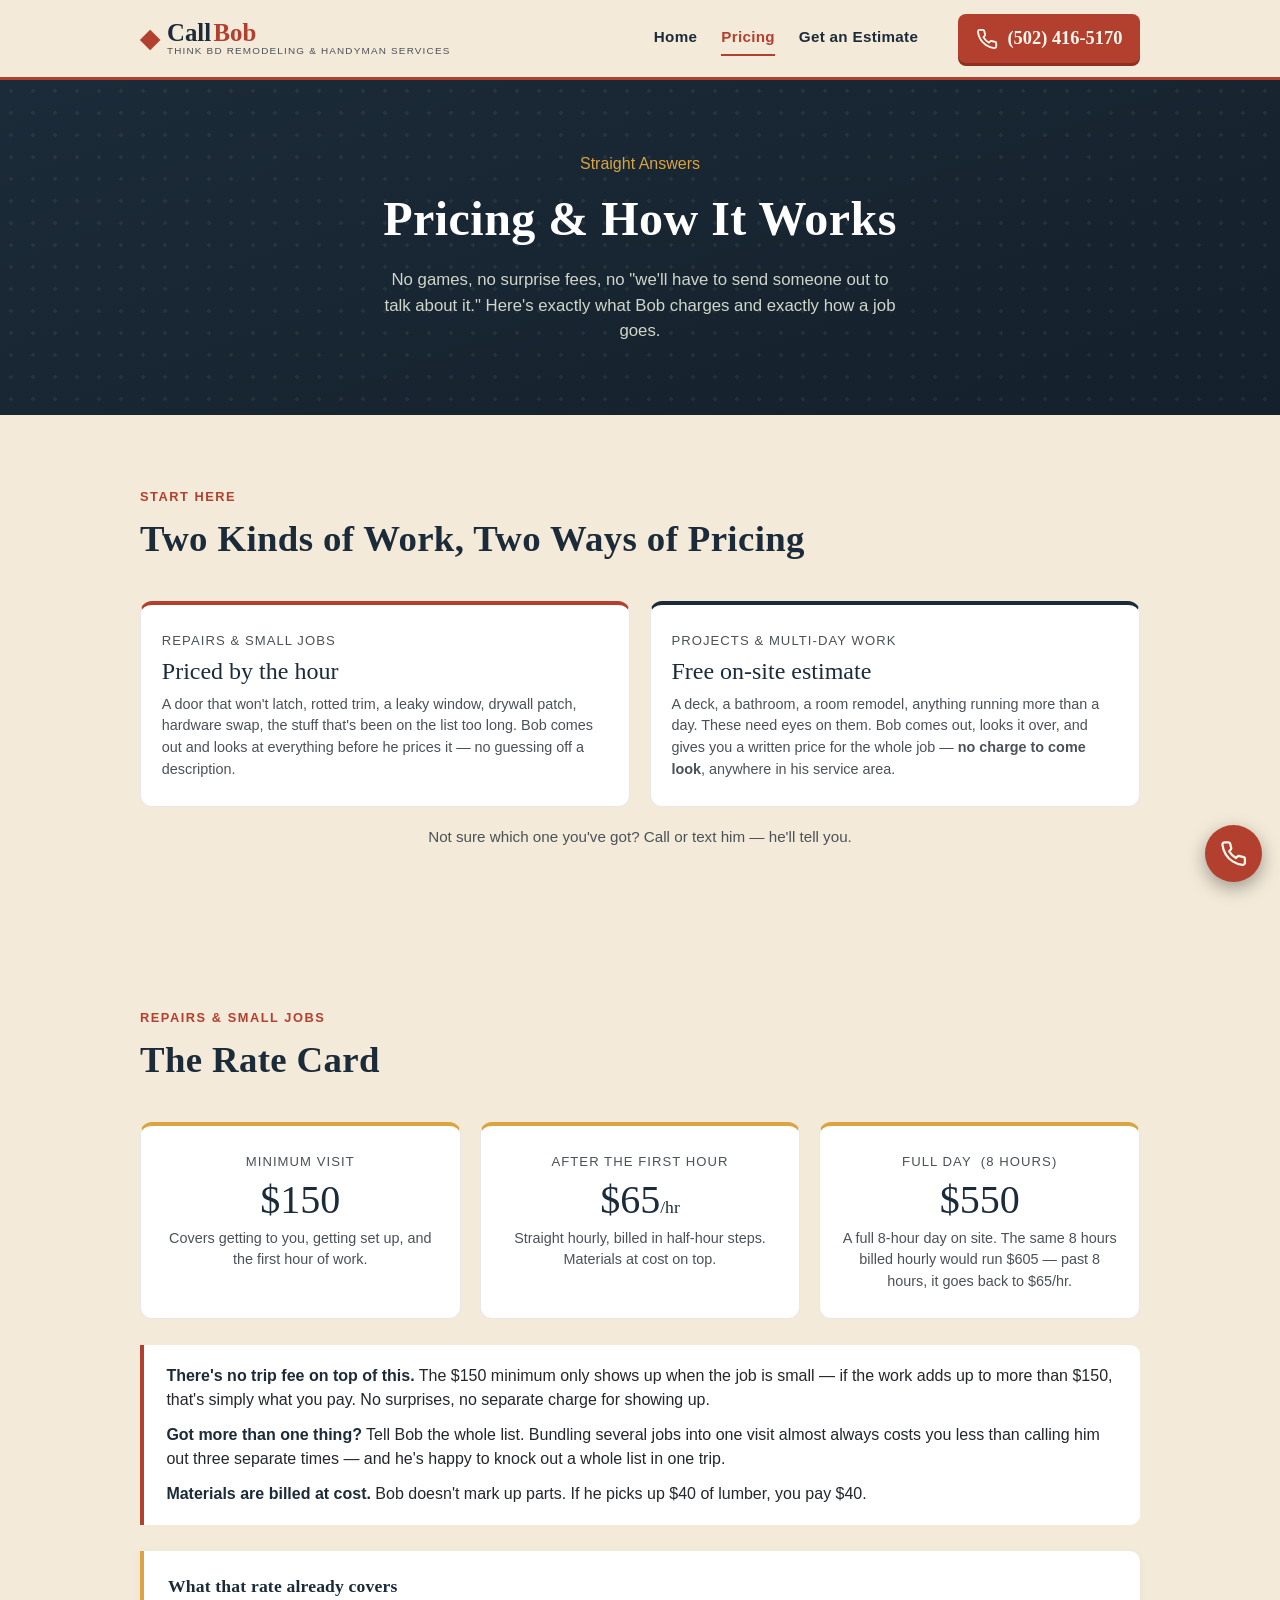
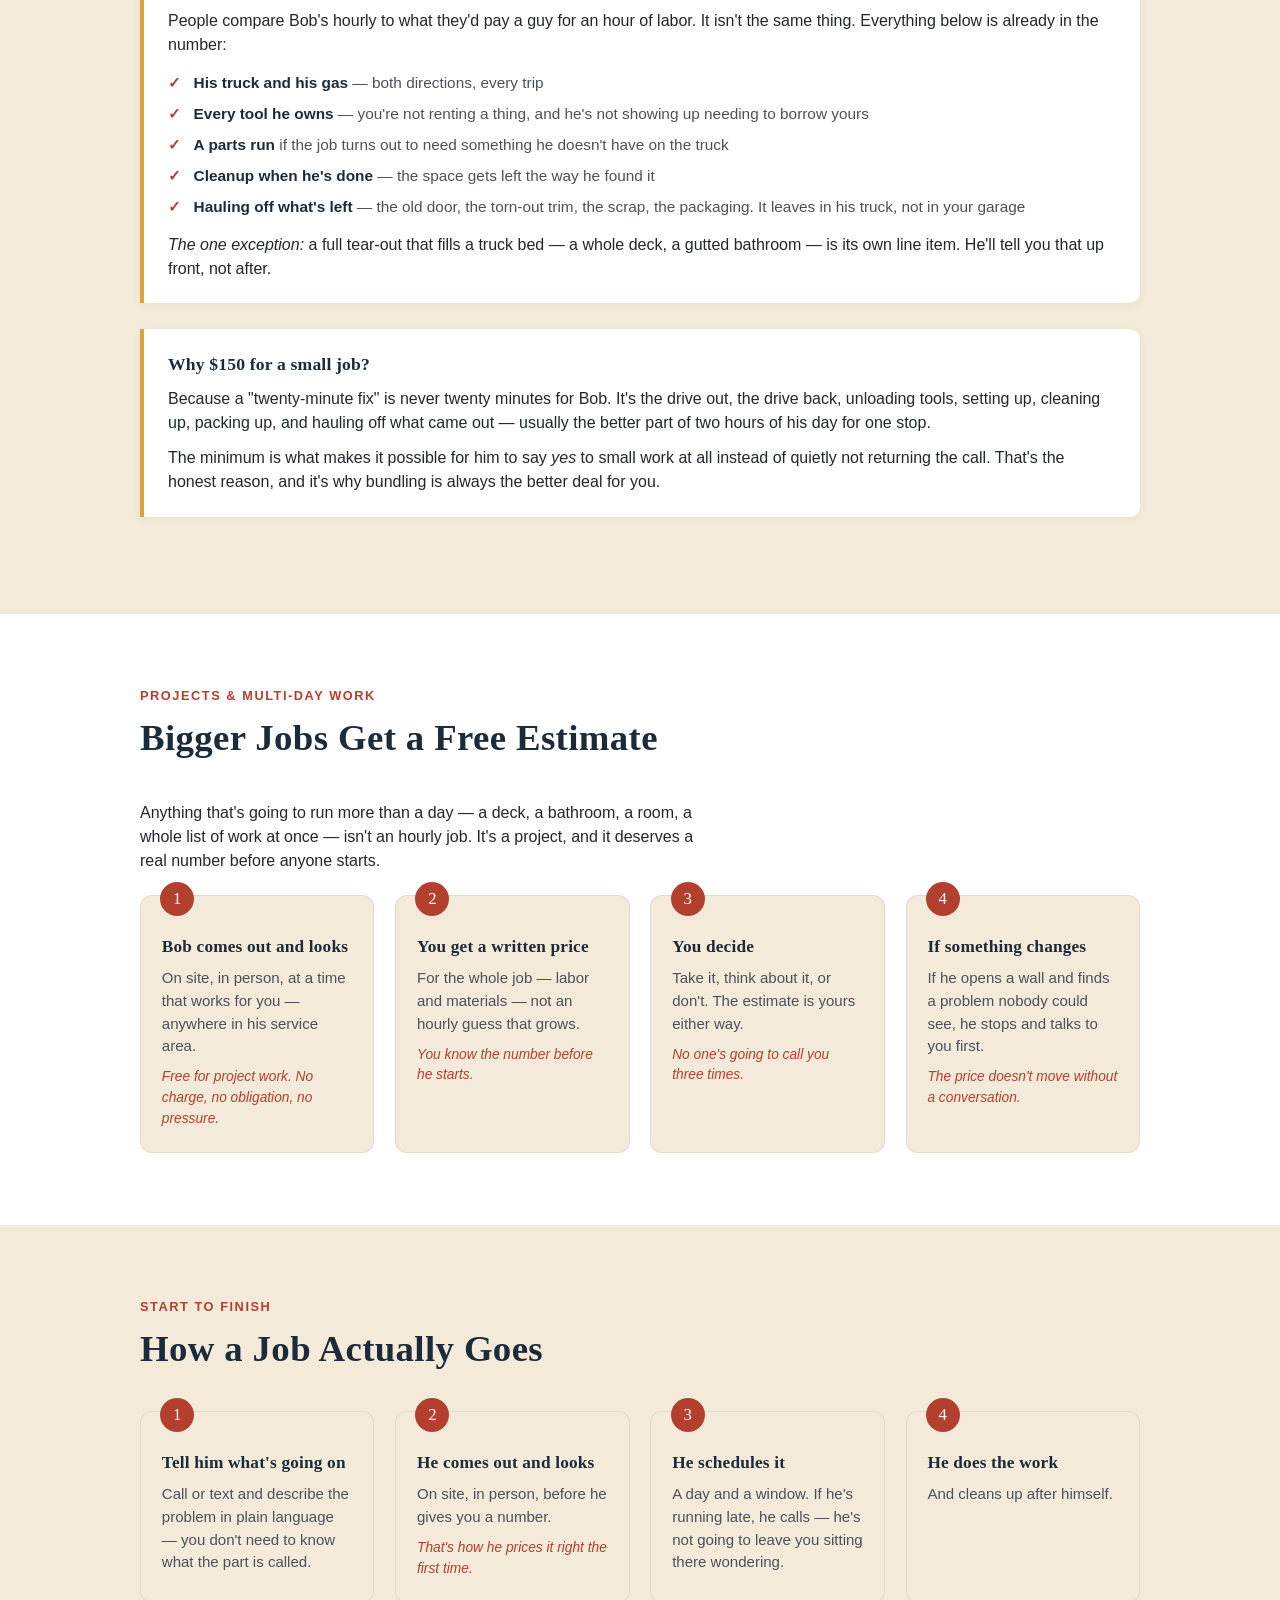
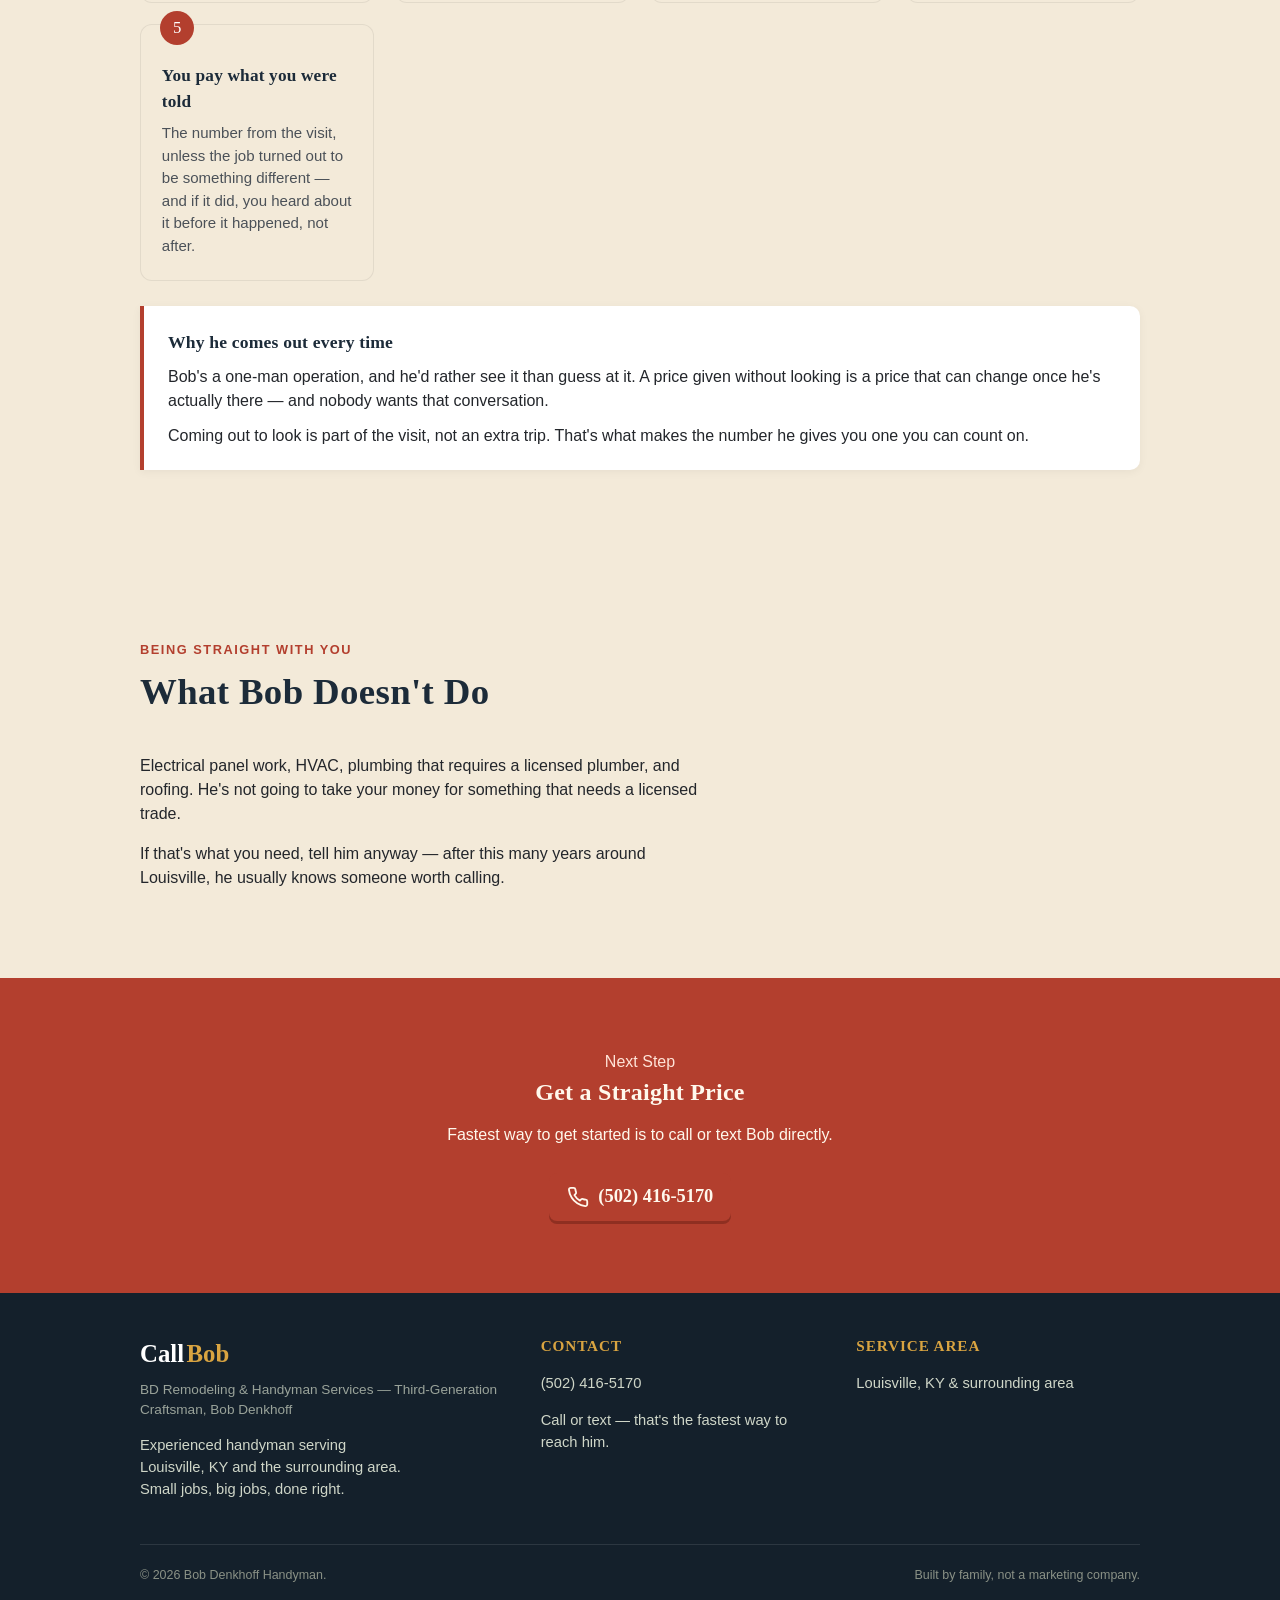
==== commit 5d1e6f5e: "Reposition hero: lead with Remodels & Repairs, add third-generation Denkhoff legacy line; update foo" ====
--- a/pricing.html
+++ b/pricing.html
@@ -235,7 +235,7 @@
         <div class="brand">
           <span class="brand-wordmark"><span class="call">Call</span><span class="bob">Bob</span></span>
         </div>
-        <p class="footer-fullname">Bob Denkhoff Handyman Services</p>
+        <p class="footer-fullname">BD Remodeling &amp; Handyman Services — Third-Generation Craftsman, Bob Denkhoff</p>
         <p style="margin-top:0.8rem; max-width:32ch;">Experienced handyman serving Louisville, KY and the surrounding area. Small jobs, big jobs, done right.</p>
       </div>
       <div>
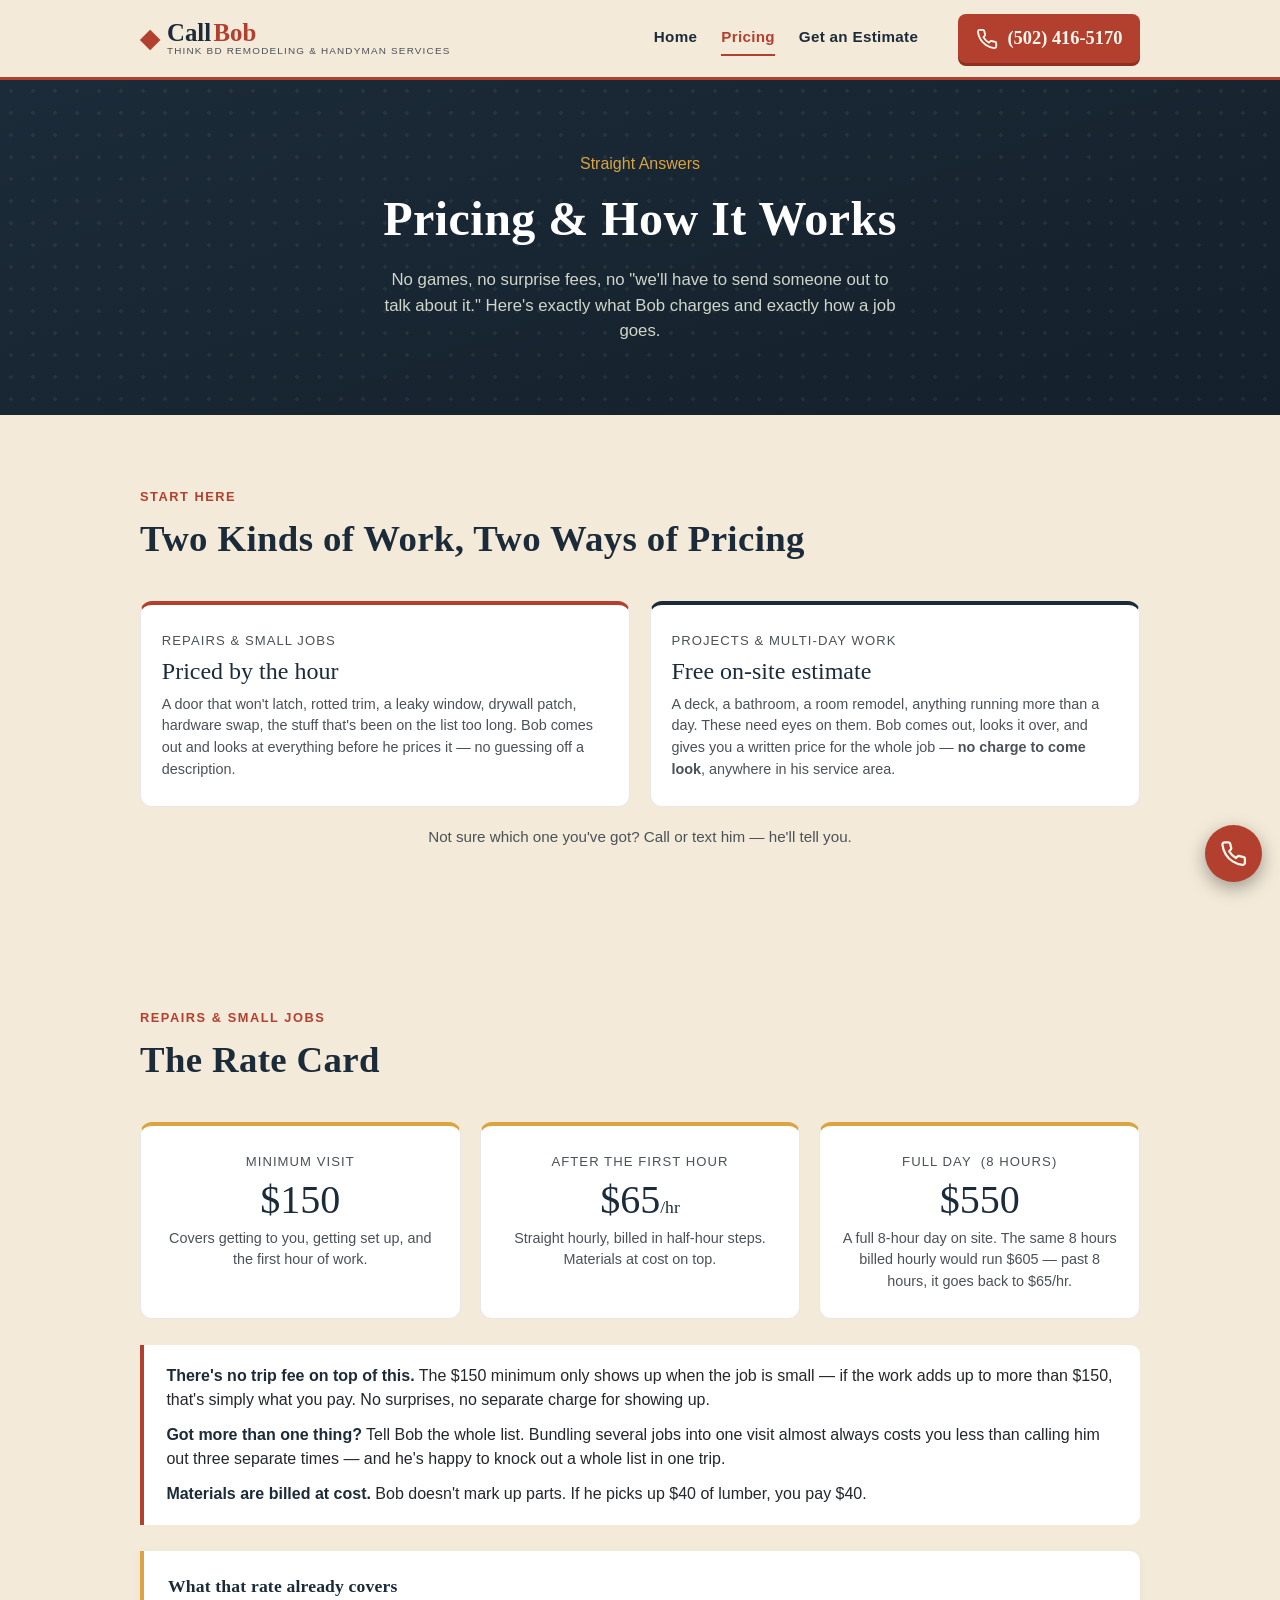
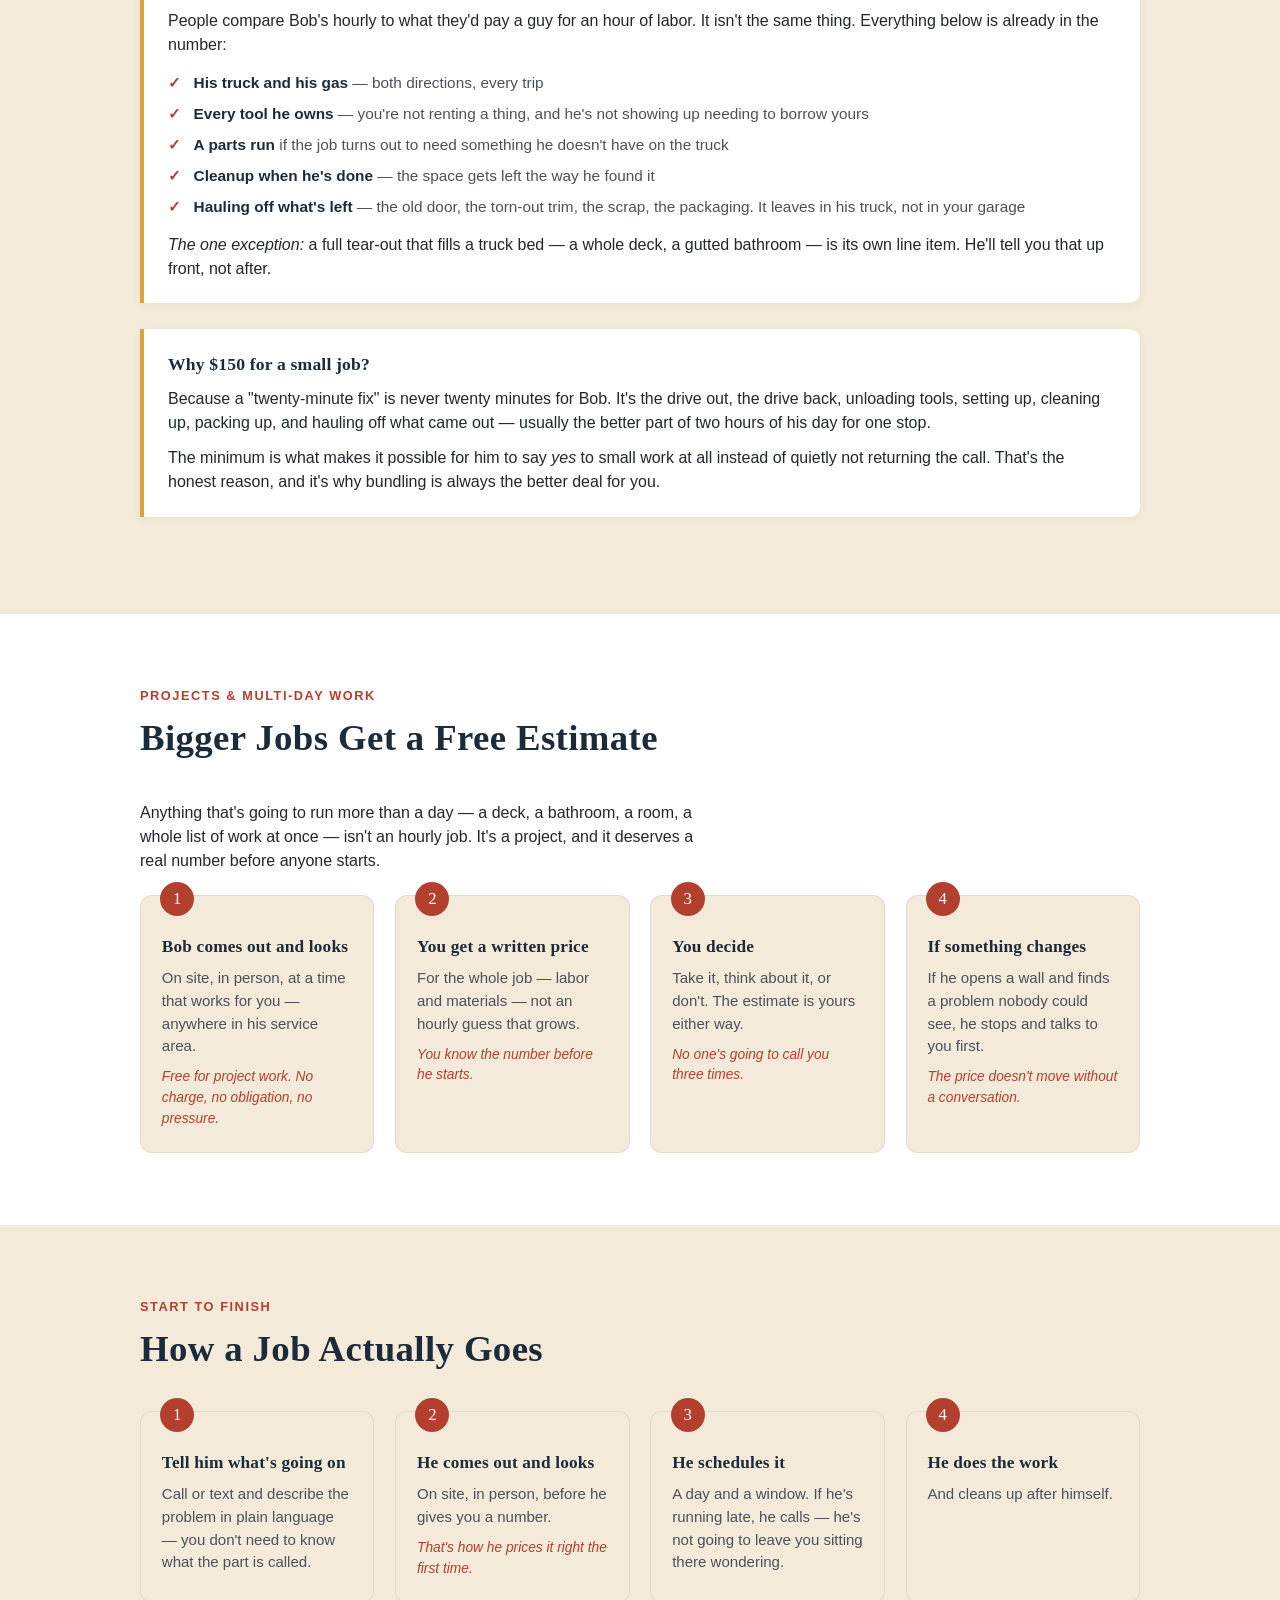
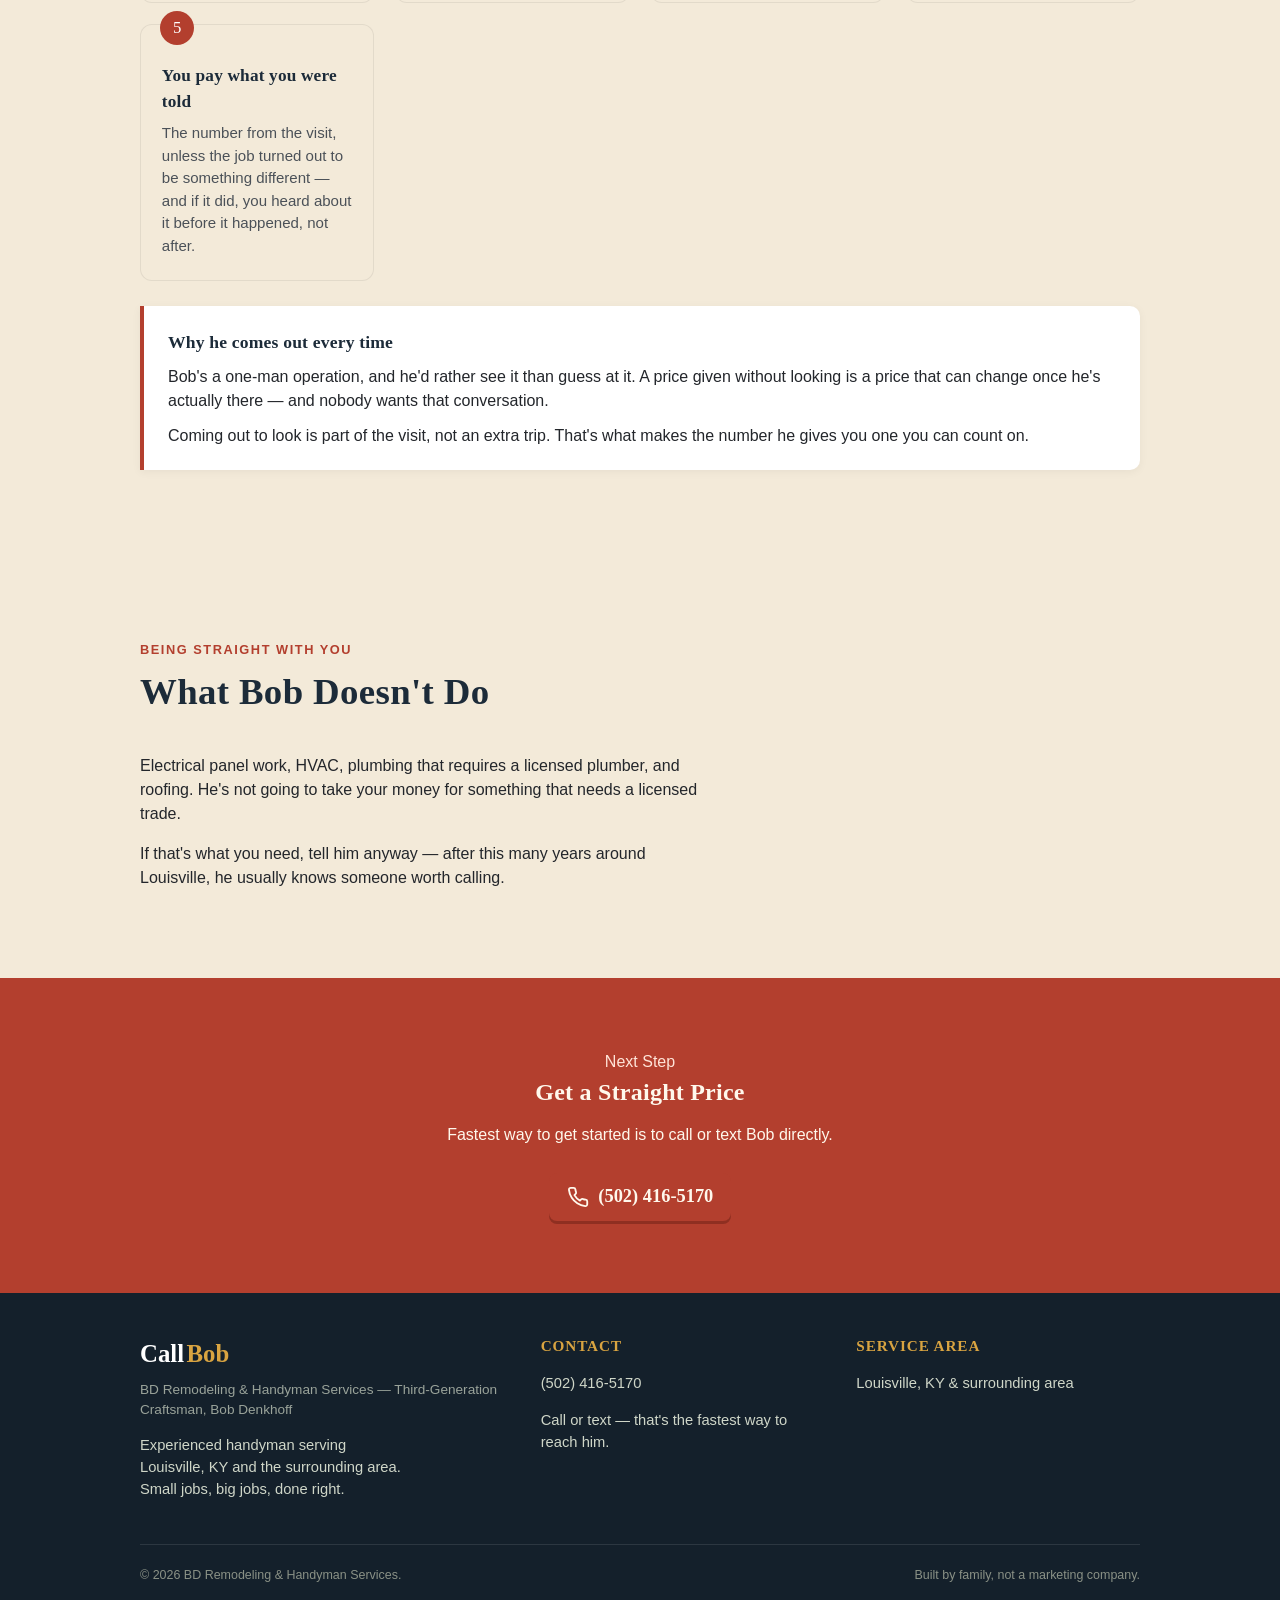
==== commit aecba92b: "Fix copyright line to correct legal business name: BD Remodeling & Handyman Services" ====
--- a/pricing.html
+++ b/pricing.html
@@ -250,7 +250,7 @@
       </div>
     </div>
     <div class="foot-bottom">
-      <span>&copy; 2026 Bob Denkhoff Handyman.</span>
+      <span>&copy; 2026 BD Remodeling &amp; Handyman Services.</span>
       <span>Built by family, not a marketing company.</span>
     </div>
   </div>
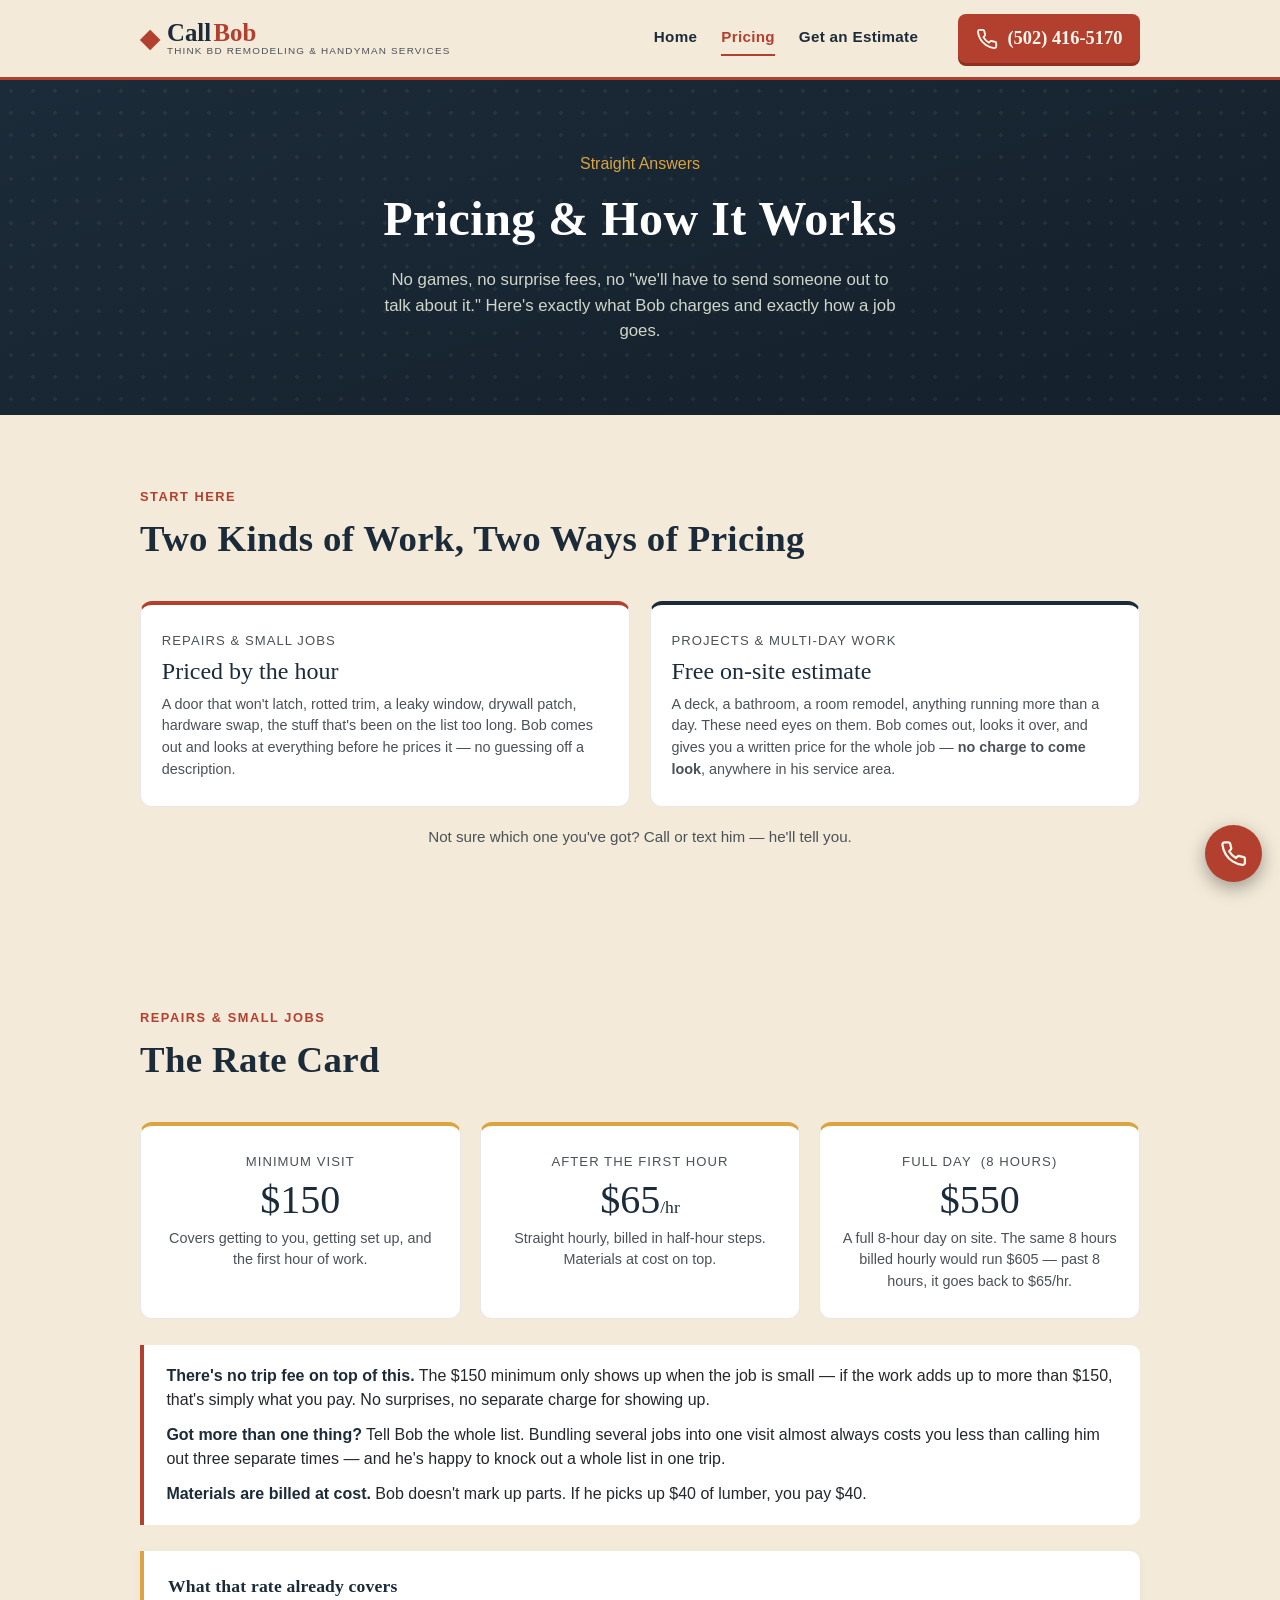
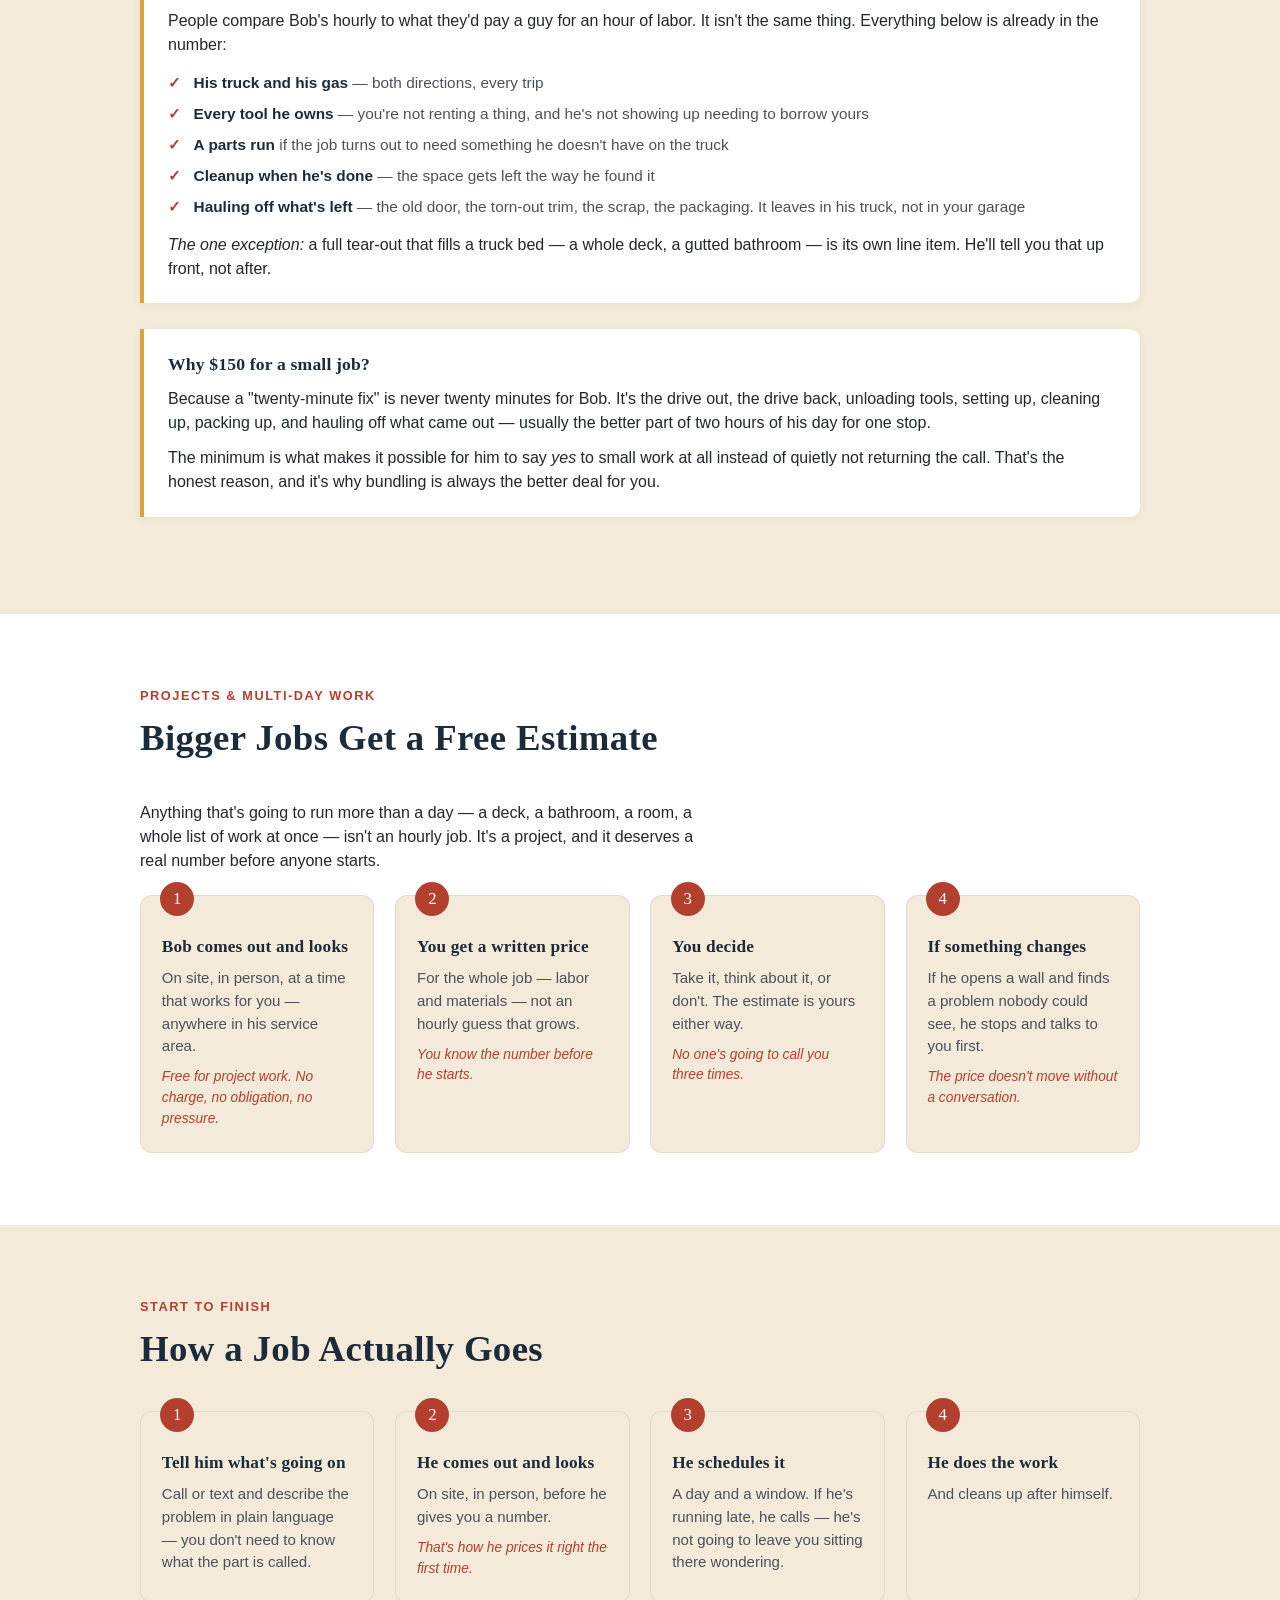
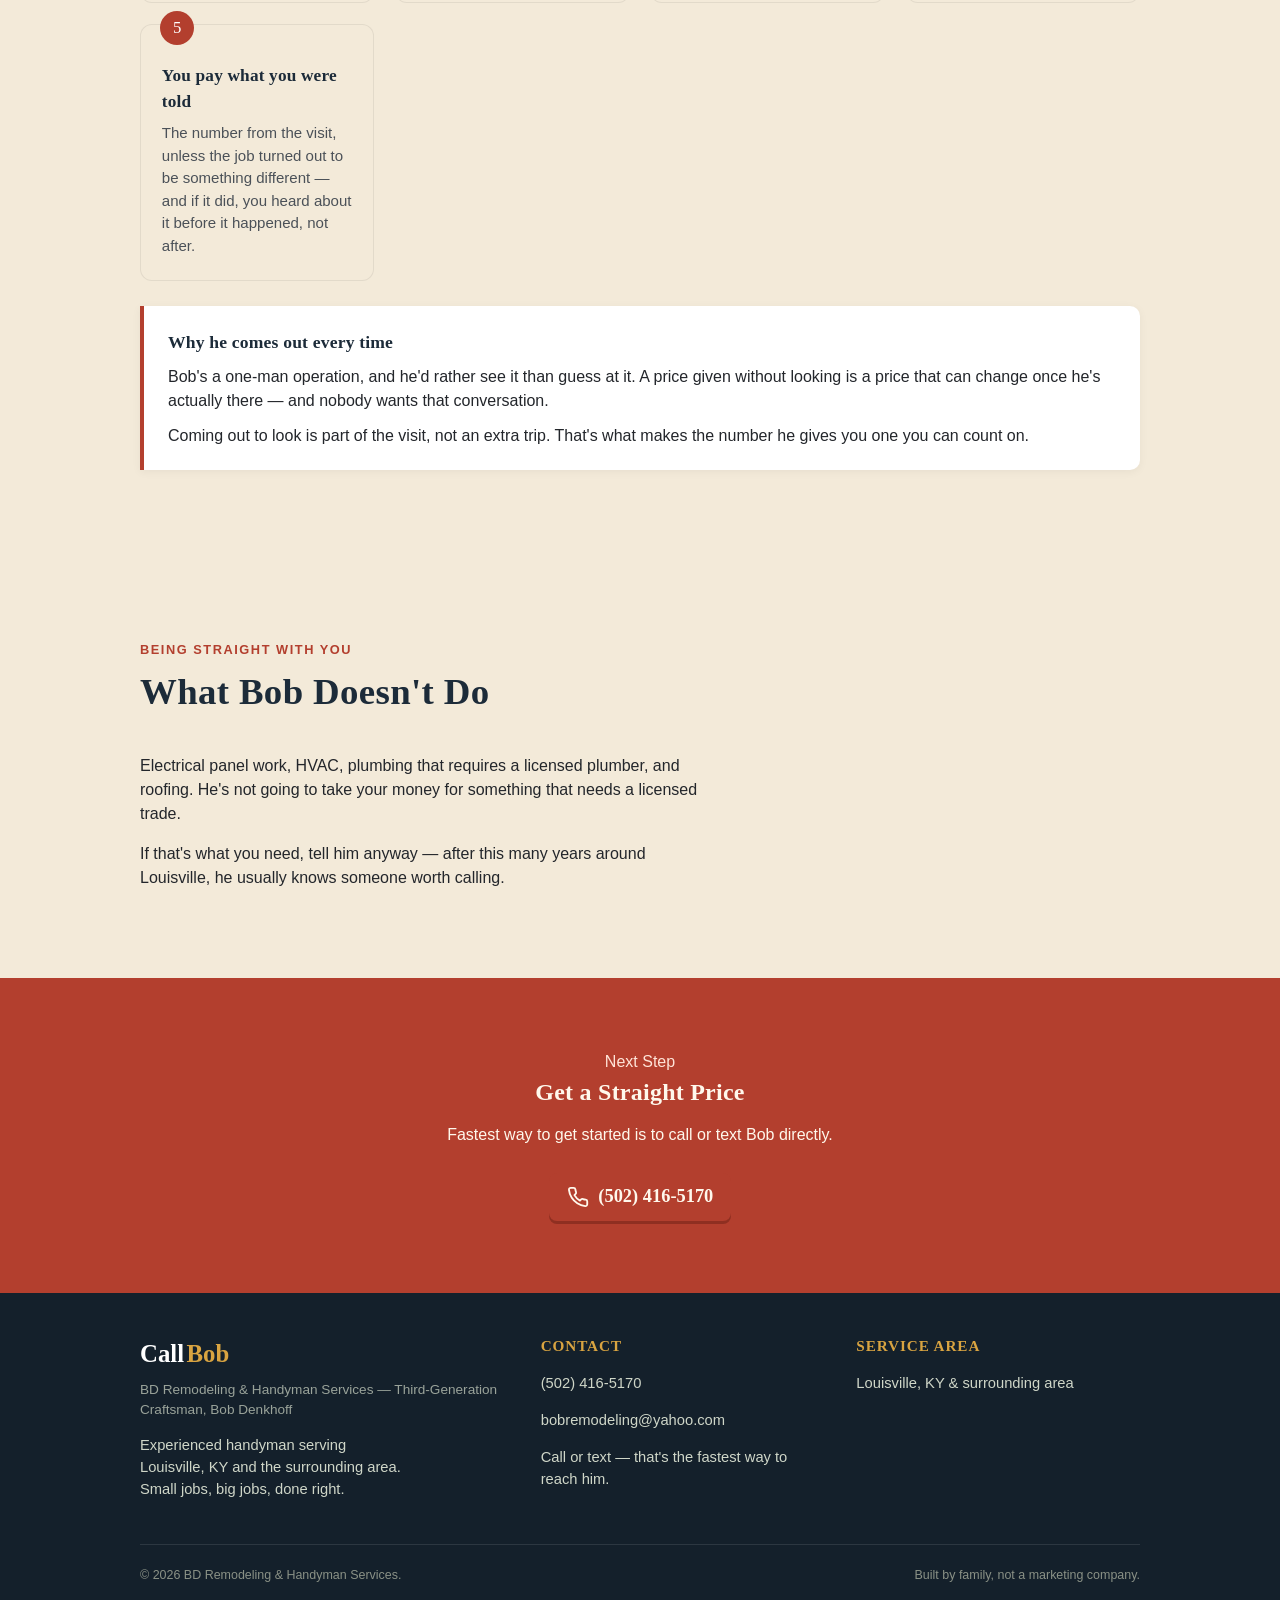
==== commit 6379fce5: "Add email as a second contact option in the footer" ====
--- a/pricing.html
+++ b/pricing.html
@@ -241,6 +241,7 @@
       <div>
         <h4>Contact</h4>
         <p><a href="tel:5024165170">(502) 416-5170</a></p>
+        <p style="margin-top:0.4rem;"><a href="mailto:bobremodeling@yahoo.com">bobremodeling@yahoo.com</a></p>
         <p style="margin-top:0.4rem;">Call or text — that's the fastest way to reach him.</p>
       </div>
       <div>
